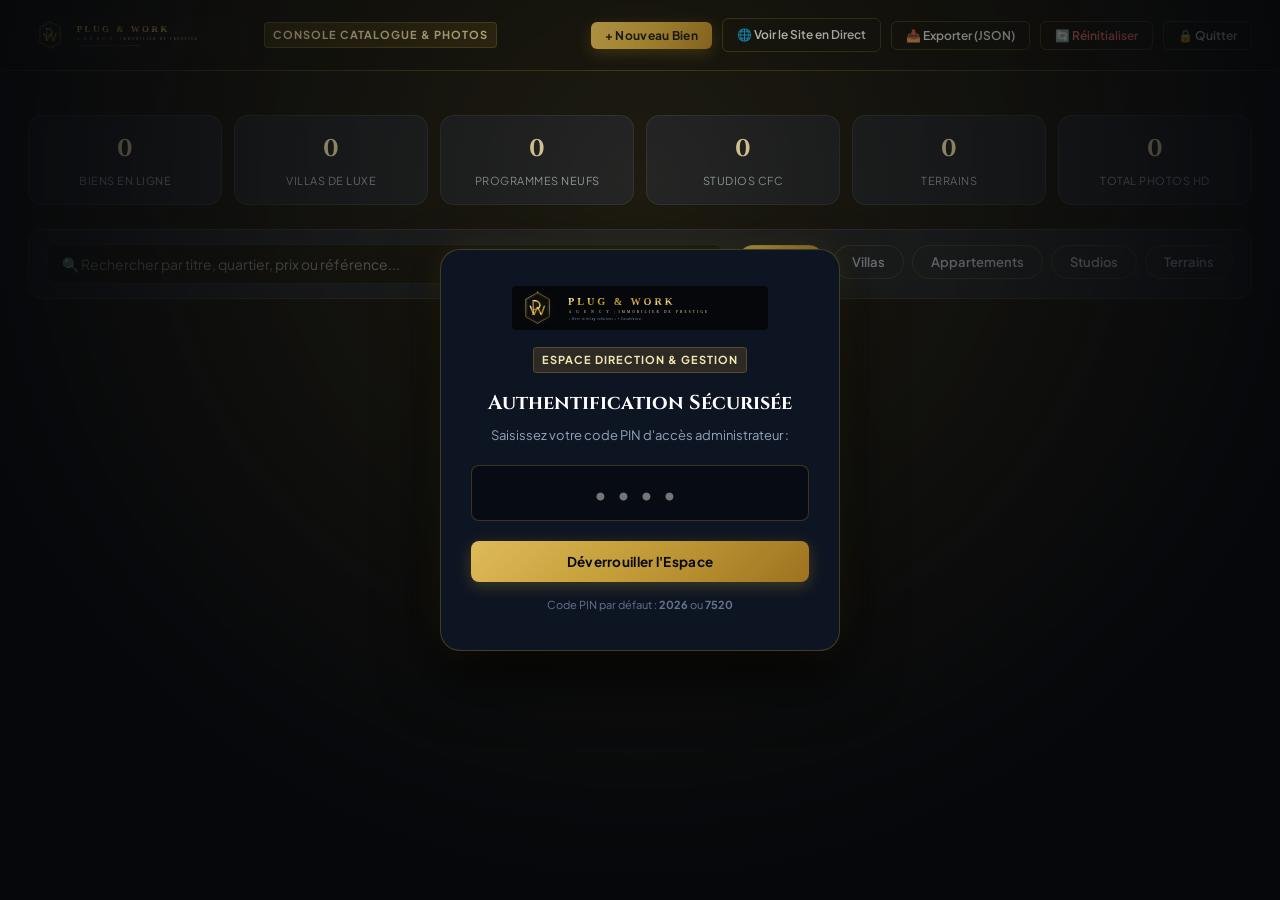
==== admin.html @ cbd6c5dc "Mise a jour officielle Plug and Work Agency : Galerie plein ecran HD (15 photos par bien), cadastre " ====
<!DOCTYPE html>
<html lang="fr">
<head>
    <meta charset="UTF-8">
    <meta name="viewport" content="width=device-width, initial-scale=1.0, viewport-fit=cover">
    <title>Administration &amp; Gestion des Annonces | Plug and Work Agency</title>
    <meta name="robots" content="noindex, nofollow">
    <link rel="icon" type="image/svg+xml" href="assets/images/monogram_pw_icon.svg">
    <link rel="preconnect" href="https://fonts.googleapis.com">
    <link rel="preconnect" href="https://fonts.gstatic.com" crossorigin>
    <link href="https://fonts.googleapis.com/css2?family=Cinzel:wght@600;700;800&family=Plus+Jakarta+Sans:wght@300;400;500;600;700;800&display=swap" rel="stylesheet">
    <link rel="stylesheet" href="style.css">
    <style>
        :root {
            --admin-gold: #D4AF37;
            --admin-gold-light: #F7E6B5;
            --admin-dark: #070B14;
            --admin-card: #0D1322;
            --admin-border: rgba(212, 175, 55, 0.25);
        }
        body {
            background-color: var(--bg-dark);
            color: var(--text-primary);
            font-family: var(--font-body);
            padding-bottom: 40px;
        }
        .admin-header {
            background: #030508;
            border-bottom: 1px solid var(--border-gold);
            padding: 16px 0;
            position: sticky;
            top: 0;
            z-index: 100;
            backdrop-filter: blur(12px);
        }
        .admin-nav {
            display: flex;
            justify-content: space-between;
            align-items: center;
            flex-wrap: wrap;
            gap: 16px;
        }
        .admin-brand {
            display: flex;
            align-items: center;
            gap: 14px;
        }
        .admin-brand img {
            height: 38px;
        }
        .admin-tag {
            background: rgba(212, 175, 55, 0.15);
            border: 1px solid var(--border-gold);
            color: var(--gold-light);
            font-size: 11px;
            font-weight: 700;
            padding: 3px 8px;
            border-radius: 4px;
            text-transform: uppercase;
            letter-spacing: 1px;
        }
        .admin-actions-bar {
            display: flex;
            align-items: center;
            gap: 10px;
            flex-wrap: wrap;
        }
        .stats-banner {
            display: grid;
            grid-template-columns: repeat(auto-fit, minmax(140px, 1fr));
            gap: 12px;
            margin: 24px 0;
        }
        .stat-box {
            background: var(--admin-card);
            border: 1px solid var(--border-subtle);
            border-radius: var(--radius-md);
            padding: 14px;
            text-align: center;
        }
        .stat-box .num {
            font-size: 24px;
            font-weight: 700;
            color: var(--gold-light);
            font-family: var(--font-heading);
        }
        .stat-box .lbl {
            font-size: 11px;
            color: var(--text-secondary);
            text-transform: uppercase;
            letter-spacing: 0.5px;
            margin-top: 4px;
        }
        .toolbar {
            display: flex;
            justify-content: space-between;
            align-items: center;
            gap: 14px;
            margin-bottom: 24px;
            flex-wrap: wrap;
            background: var(--admin-card);
            padding: 14px 18px;
            border-radius: var(--radius-md);
            border: 1px solid var(--border-subtle);
        }
        .search-box {
            flex: 1;
            min-width: 250px;
            position: relative;
        }
        .search-box input {
            width: 100%;
            background: #05070B;
            border: 1px solid var(--border-subtle);
            color: #FFF;
            padding: 10px 14px;
            border-radius: 8px;
            font-size: 14px;
        }
        .admin-props-grid {
            display: grid;
            grid-template-columns: repeat(auto-fill, minmax(320px, 1fr));
            gap: 20px;
        }
        .admin-card-item {
            background: var(--admin-card);
            border: 1px solid var(--border-subtle);
            border-radius: var(--radius-lg);
            overflow: hidden;
            transition: var(--transition);
            display: flex;
            flex-direction: column;
        }
        .admin-card-item:hover {
            border-color: var(--border-gold);
            box-shadow: 0 10px 30px rgba(0,0,0,0.5);
        }
        .admin-card-cover {
            position: relative;
            height: 190px;
            background: #000;
        }
        .admin-card-cover img {
            width: 100%;
            height: 100%;
            object-fit: cover;
        }
        .admin-card-badge {
            position: absolute;
            top: 10px;
            left: 10px;
            padding: 4px 10px;
            border-radius: 4px;
            font-size: 11px;
            font-weight: 700;
            background: rgba(0,0,0,0.75);
            border: 1px solid var(--gold);
            color: var(--gold-light);
        }
        .admin-card-count {
            position: absolute;
            bottom: 10px;
            right: 10px;
            background: rgba(0,0,0,0.8);
            color: #FFF;
            font-size: 11.5px;
            padding: 3px 8px;
            border-radius: 4px;
        }
        .admin-card-body {
            padding: 16px;
            display: flex;
            flex-direction: column;
            flex: 1;
        }
        .admin-card-loc {
            font-size: 12px;
            color: var(--text-secondary);
            margin-bottom: 4px;
        }
        .admin-card-title {
            font-size: 17px;
            color: #FFF;
            font-family: var(--font-heading);
            margin-bottom: 8px;
            line-height: 1.3;
        }
        .admin-card-price {
            color: var(--gold);
            font-weight: 700;
            font-size: 16px;
            margin-bottom: 14px;
        }
        .admin-card-desc-preview {
            font-size: 12.5px;
            color: var(--text-muted);
            line-height: 1.5;
            margin-bottom: 14px;
            display: -webkit-box;
            -webkit-line-clamp: 2;
            -webkit-box-orient: vertical;
            overflow: hidden;
            flex: 1;
        }
        .admin-card-actions {
            display: flex;
            gap: 8px;
            padding-top: 12px;
            border-top: 1px solid var(--border-subtle);
        }
        
        /* Modal Editor */
        .editor-modal {
            position: fixed;
            inset: 0;
            background: rgba(0,0,0,0.88);
            backdrop-filter: blur(8px);
            z-index: 3000;
            display: none;
            align-items: center;
            justify-content: center;
            padding: 20px;
        }
        .editor-modal.active {
            display: flex;
        }
        .editor-dialog {
            background: #0A0F1D;
            border: 1px solid var(--border-gold);
            border-radius: var(--radius-lg);
            width: 100%;
            max-width: 950px;
            max-height: 92vh;
            display: flex;
            flex-direction: column;
            overflow: hidden;
            box-shadow: 0 25px 60px rgba(0,0,0,0.9);
        }
        .editor-header {
            padding: 18px 24px;
            background: #05070B;
            border-bottom: 1px solid var(--border-gold);
            display: flex;
            justify-content: space-between;
            align-items: center;
        }
        .editor-tabs {
            display: flex;
            gap: 10px;
            padding: 12px 24px;
            background: #080D18;
            border-bottom: 1px solid var(--border-subtle);
            overflow-x: auto;
        }
        .editor-tab-btn {
            background: transparent;
            border: 1px solid transparent;
            color: var(--text-secondary);
            padding: 8px 16px;
            border-radius: 6px;
            font-size: 13px;
            font-weight: 600;
            cursor: pointer;
            transition: var(--transition);
            white-space: nowrap;
        }
        .editor-tab-btn.active {
            background: var(--gold-gradient-btn);
            color: #070A0F;
            font-weight: 700;
        }
        .editor-body {
            padding: 24px;
            overflow-y: auto;
            flex: 1;
        }
        .editor-footer {
            padding: 16px 24px;
            background: #05070B;
            border-top: 1px solid var(--border-subtle);
            display: flex;
            justify-content: space-between;
            align-items: center;
        }
        
        /* Photos Grid inside editor */
        .photos-manager-grid {
            display: grid;
            grid-template-columns: repeat(auto-fill, minmax(180px, 1fr));
            gap: 16px;
            margin-top: 16px;
        }
        .photo-card {
            background: #05070B;
            border: 1px solid var(--border-subtle);
            border-radius: 8px;
            overflow: hidden;
            position: relative;
            transition: var(--transition);
        }
        .photo-card.is-cover {
            border-color: var(--gold);
            box-shadow: 0 0 15px rgba(212, 175, 55, 0.35);
        }
        .photo-card-img {
            height: 125px;
            width: 100%;
            object-fit: cover;
            display: block;
        }
        .cover-pill {
            position: absolute;
            top: 6px;
            left: 6px;
            background: var(--gold-gradient-btn);
            color: #070A0F;
            font-size: 10px;
            font-weight: 800;
            padding: 2px 6px;
            border-radius: 4px;
            text-transform: uppercase;
        }
        .photo-order-num {
            position: absolute;
            top: 6px;
            right: 6px;
            background: rgba(0,0,0,0.75);
            color: #FFF;
            font-size: 11px;
            padding: 2px 6px;
            border-radius: 4px;
        }
        .photo-card-actions {
            padding: 8px;
            display: flex;
            gap: 4px;
            justify-content: space-between;
            background: #0A0F1D;
        }
        .photo-btn {
            background: rgba(255,255,255,0.06);
            border: 1px solid var(--border-subtle);
            color: #E2E8F0;
            font-size: 11px;
            padding: 4px 6px;
            border-radius: 4px;
            cursor: pointer;
            transition: var(--transition);
        }
        .photo-btn:hover {
            background: var(--gold);
            color: #000;
        }
        .photo-btn-delete {
            color: #EF4444;
        }
        .photo-btn-delete:hover {
            background: #EF4444;
            color: #FFF;
            border-color: #EF4444;
        }

        /* Photo Upload Dropzone */
        .dropzone {
            border: 2px dashed var(--border-gold);
            background: rgba(212, 175, 55, 0.04);
            border-radius: 12px;
            padding: 24px;
            text-align: center;
            cursor: pointer;
            transition: var(--transition);
            margin-bottom: 20px;
        }
        .dropzone:hover {
            background: rgba(212, 175, 55, 0.08);
            border-color: var(--gold-light);
        }
        .dropzone-icon {
            font-size: 34px;
            margin-bottom: 8px;
        }

        /* Auth Screen */
        .auth-overlay {
            position: fixed;
            inset: 0;
            background: radial-gradient(circle at 50% 20%, rgba(212, 175, 55, 0.12) 0%, rgba(5, 7, 11, 1) 75%);
            z-index: 5000;
            display: flex;
            align-items: center;
            justify-content: center;
            padding: 20px;
        }
        .auth-card {
            background: #0E1522;
            border: 1px solid var(--border-gold);
            border-radius: var(--radius-lg);
            padding: 36px 30px;
            width: 100%;
            max-width: 400px;
            text-align: center;
            box-shadow: 0 25px 60px rgba(0,0,0,0.8), var(--shadow-glow);
        }
        .auth-pin-input {
            width: 100%;
            font-size: 24px;
            letter-spacing: 10px;
            text-align: center;
            padding: 12px;
            background: #070B14;
            border: 1px solid var(--border-gold);
            color: var(--gold-light);
            border-radius: 8px;
            margin: 20px 0;
            outline: none;
        }
    </style>
</head>
<body>

    <!-- AUTH GUARD OVERLAY -->
    <div class="auth-overlay" id="authOverlay">
        <div class="auth-card">
            <img src="assets/images/logo_masterpiece_horizontal.svg" alt="Plug and Work" style="height: 44px; margin: 0 auto 16px;">
            <div class="admin-tag" style="display: inline-block; margin-bottom: 14px;">Espace Direction &amp; Gestion</div>
            <h2 style="font-family: var(--font-heading); color: #FFF; font-size: 20px; margin-bottom: 6px;">Authentification Sécurisée</h2>
            <p style="color: var(--text-secondary); font-size: 13px;">Saisissez votre code PIN d'accès administrateur :</p>
            
            <form id="formAuth" onsubmit="handleAuthSubmit(event)">
                <input type="password" id="adminPin" class="auth-pin-input" maxlength="8" placeholder="••••" autofocus required>
                <button type="submit" class="btn btn-gold btn-block" style="padding: 12px;">Déverrouiller l'Espace</button>
            </form>
            <p style="color: var(--text-muted); font-size: 11px; margin-top: 14px;">Code PIN par défaut : <strong>2026</strong> ou <strong>7520</strong></p>
        </div>
    </div>

    <!-- MAIN ADMIN INTERFACE -->
    <header class="admin-header">
        <div class="container admin-nav">
            <div class="admin-brand">
                <a href="index.html" title="Retour au site public">
                    <img src="assets/images/logo_masterpiece_horizontal.svg" alt="Plug and Work Agency">
                </a>
                <span class="admin-tag">Console Catalogue &amp; Photos</span>
            </div>

            <div class="admin-actions-bar">
                <button class="btn btn-sm btn-gold" onclick="openNewPropertyEditor()">+ Nouveau Bien</button>
                <a href="index.html" target="_blank" class="btn btn-sm btn-outline">🌐 Voir le Site en Direct</a>
                <button class="btn btn-sm btn-outline" onclick="exportDatabaseJSON()">📥 Exporter (JSON)</button>
                <button class="btn btn-sm btn-outline" onclick="resetToFactoryDefault()" style="color: #F87171;" title="Réinitialiser le catalogue d'origine">🔄 Réinitialiser</button>
                <button class="btn btn-sm btn-outline" onclick="logoutAdmin()" title="Verrouiller la session">🔒 Quitter</button>
            </div>
        </div>
    </header>

    <main class="container" style="padding-top: 20px;">
        <!-- STATS BAR -->
        <div class="stats-banner">
            <div class="stat-box">
                <div class="num" id="statTotal">0</div>
                <div class="lbl">Biens en Ligne</div>
            </div>
            <div class="stat-box">
                <div class="num" id="statVillas">0</div>
                <div class="lbl">Villas de Luxe</div>
            </div>
            <div class="stat-box">
                <div class="num" id="statApparts">0</div>
                <div class="lbl">Programmes Neufs</div>
            </div>
            <div class="stat-box">
                <div class="num" id="statStudios">0</div>
                <div class="lbl">Studios CFC</div>
            </div>
            <div class="stat-box">
                <div class="num" id="statTerrains">0</div>
                <div class="lbl">Terrains</div>
            </div>
            <div class="stat-box">
                <div class="num" id="statPhotos">0</div>
                <div class="lbl">Total Photos HD</div>
            </div>
        </div>

        <!-- TOOLBAR & FILTERS -->
        <div class="toolbar">
            <div class="search-box">
                <input type="text" id="adminSearch" placeholder="🔍 Rechercher par titre, quartier, prix ou référence..." oninput="handleSearch()">
            </div>
            <div class="touch-scroll" style="display: flex; gap: 8px;">
                <button class="filter-btn active" data-cat="all" onclick="filterAdminCategory('all')">Tous (<span id="catCountAll">0</span>)</button>
                <button class="filter-btn" data-cat="villa" onclick="filterAdminCategory('villa')">Villas</button>
                <button class="filter-btn" data-cat="appartement" onclick="filterAdminCategory('appartement')">Appartements</button>
                <button class="filter-btn" data-cat="studio" onclick="filterAdminCategory('studio')">Studios</button>
                <button class="filter-btn" data-cat="terrain" onclick="filterAdminCategory('terrain')">Terrains</button>
            </div>
        </div>

        <!-- PROPERTIES LIST GRID -->
        <div class="admin-props-grid" id="adminPropsGrid">
            <!-- Populated dynamically -->
        </div>
    </main>

    <!-- FULL PROPERTY & PHOTO EDITOR MODAL -->
    <div class="editor-modal" id="editorModal">
        <div class="editor-dialog">
            <div class="editor-header">
                <div>
                    <span class="admin-tag" id="editorBadgeType">MODIFIER LE BIEN</span>
                    <h3 id="editorModalTitle" style="color: #FFF; font-family: var(--font-heading); font-size: 19px; margin-top: 4px;">Édition de l'annonce</h3>
                </div>
                <button class="modal-close" style="position: static;" onclick="closeEditorModal()">&times;</button>
            </div>

            <div class="editor-tabs">
                <button class="editor-tab-btn active" id="tabBtnPhotos" onclick="switchEditorTab('photos')">📷 Photos &amp; Couverture (<span id="editorPhotosCount">0</span>)</button>
                <button class="editor-tab-btn" id="tabBtnDetails" onclick="switchEditorTab('details')">📝 Textes, Prix &amp; Caractéristiques</button>
                <button class="editor-tab-btn" id="tabBtnPreview" onclick="switchEditorTab('preview')">👁️ Aperçu Client</button>
            </div>

            <div class="editor-body">
                <!-- TAB 1: PHOTOS MANAGER -->
                <div id="panePhotos">
                    <div class="dropzone" onclick="document.getElementById('photoFileInput').click()">
                        <div class="dropzone-icon">🖼️</div>
                        <h4 style="color: var(--gold-light); font-size: 16px; margin-bottom: 4px;">Ajouter des Photos (Ordinateur / Smartphone)</h4>
                        <p style="color: var(--text-secondary); font-size: 13px;">Cliquez ici pour sélectionner vos photos ou glissez-les directement (JPG, PNG, WEBP).</p>
                        <input type="file" id="photoFileInput" multiple accept="image/*" style="display: none;" onchange="handleFileUpload(event)">
                    </div>

                    <div style="background: #05070B; border: 1px solid var(--border-subtle); border-radius: 8px; padding: 12px; margin-bottom: 18px; display: flex; gap: 8px; align-items: center;">
                        <input type="text" id="inputPhotoUrl" placeholder="Ou saisir une URL / chemin local (ex: assets/properties/mon_bien.jpg)..." style="flex: 1; background: transparent; border: none; color: #FFF; outline: none; font-size: 13px;">
                        <button class="btn btn-xs btn-gold" onclick="addPhotoByUrl()">+ Ajouter l'image</button>
                    </div>

                    <div style="display: flex; justify-content: space-between; align-items: center; margin-bottom: 10px;">
                        <span style="font-size: 12px; text-transform: uppercase; color: var(--gold-light); font-weight: 700; letter-spacing: 0.5px;">Galerie Active • La première photo est la couverture du site</span>
                        <span style="font-size: 12px; color: var(--text-muted);">Glissez ou utilisez les flèches pour changer l'ordre</span>
                    </div>

                    <div class="photos-manager-grid" id="photosManagerGrid">
                        <!-- Populated by JS -->
                    </div>
                </div>

                <!-- TAB 2: DETAILS & DESCRIPTION -->
                <div id="paneDetails" style="display: none;">
                    <div style="display: grid; grid-template-columns: repeat(auto-fit, minmax(240px, 1fr)); gap: 14px; margin-bottom: 14px;">
                        <div class="form-group">
                            <label>Identifiant Unique (ID)</label>
                            <input type="text" id="propId" placeholder="ex: dar_bouazza_villa">
                        </div>
                        <div class="form-group">
                            <label>Catégorie</label>
                            <select id="propCategory">
                                <option value="villa">Villa de Luxe</option>
                                <option value="appartement">Appartement Neuf Standing</option>
                                <option value="studio">Studio d'Investissement</option>
                                <option value="terrain">Terrain Stratégique</option>
                            </select>
                        </div>
                        <div class="form-group">
                            <label>Localisation / Secteur</label>
                            <input type="text" id="propLocation" placeholder="ex: Dar Bouazza, Aïn Diab, CFC, Tétouan...">
                        </div>
                    </div>

                    <div style="display: grid; grid-template-columns: 2fr 1fr; gap: 14px; margin-bottom: 14px;">
                        <div class="form-group">
                            <label>Titre de l'Annonce</label>
                            <input type="text" id="propTitle" placeholder="ex: Somptueuse Villa d'Architecte avec Piscine">
                        </div>
                        <div class="form-group">
                            <label>Badge d'Accroche</label>
                            <input type="text" id="propBadge" placeholder="ex: Coup de Cœur • Exclusivité">
                        </div>
                    </div>

                    <div class="form-group" style="margin-bottom: 14px;">
                        <label>Sous-Titre / Adresse Affichée</label>
                        <input type="text" id="propSubtitle" placeholder="ex: Dar Bouazza, Casablanca • Cadre Exceptionnel">
                    </div>

                    <div style="display: grid; grid-template-columns: repeat(auto-fit, minmax(180px, 1fr)); gap: 14px; margin-bottom: 14px;">
                        <div class="form-group">
                            <label>Prix Affiché</label>
                            <input type="text" id="propPriceDisplay" placeholder="ex: 10 000 000 DH">
                        </div>
                        <div class="form-group">
                            <label>Prix Numérique (pour filtres)</label>
                            <input type="number" id="propPriceNum" placeholder="ex: 10000000">
                        </div>
                        <div class="form-group">
                            <label>Surface Habitable</label>
                            <input type="text" id="propSurfaceHab" placeholder="ex: 540 m² construit">
                        </div>
                        <div class="form-group">
                            <label>Surface Terrain</label>
                            <input type="text" id="propSurfaceTerrain" placeholder="ex: 606 m² terrain">
                        </div>
                    </div>

                    <div style="display: grid; grid-template-columns: repeat(3, 1fr); gap: 14px; margin-bottom: 14px;">
                        <div class="form-group">
                            <label>Chambres</label>
                            <input type="text" id="propChambres" placeholder="ex: 5">
                        </div>
                        <div class="form-group">
                            <label>Salles de Bain</label>
                            <input type="text" id="propSdb" placeholder="ex: 5">
                        </div>
                        <div class="form-group">
                            <label>Stationnement / Garage</label>
                            <input type="text" id="propGarage" placeholder="ex: 3 Voitures">
                        </div>
                    </div>

                    <div class="form-group" style="margin-bottom: 14px;">
                        <label>Description Complète (Exclusive)</label>
                        <textarea id="propDescription" rows="5" placeholder="Décrivez en détail les atouts majeurs du bien..."></textarea>
                    </div>

                    <div class="form-group">
                        <label>Équipements &amp; Points Forts (séparés par des virgules)</label>
                        <input type="text" id="propFeatures" placeholder="ex: Piscine privée, Jardin sans vis-à-vis, Climatisation, Garage 3 voitures, Finitions marbre">
                    </div>
                </div>

                <!-- TAB 3: LIVE PREVIEW -->
                <div id="panePreview" style="display: none;">
                    <div style="max-width: 480px; margin: 0 auto;" id="previewCardContainer">
                        <!-- Populated by preview -->
                    </div>
                </div>
            </div>

            <div class="editor-footer">
                <button class="btn btn-outline" onclick="closeEditorModal()">Annuler</button>
                <div style="display: flex; gap: 10px;">
                    <button class="btn btn-gold" id="btnSaveProp" onclick="saveCurrentProperty()">💾 Enregistrer l'Annonce</button>
                </div>
            </div>
        </div>
    </div>

    <!-- CODE EXPORT & IMPORT MODAL -->
    <div class="editor-modal" id="exportModal">
        <div class="editor-dialog" style="max-width: 700px;">
            <div class="editor-header">
                <h3 style="color: #FFF; font-family: var(--font-heading);">Sauvegarde &amp; Export / Import des Annonces</h3>
                <button class="modal-close" style="position: static;" onclick="closeExportModal()">&times;</button>
            </div>
            <div class="editor-body">
                <p style="color: var(--text-secondary); font-size: 13.5px; margin-bottom: 12px;">
                    Vos modifications sont <strong>actives en direct</strong> sur le site. Vous pouvez télécharger le fichier <code>properties.json</code> pour conserver une sauvegarde sécurisée ou restaurer vos annonces :
                </p>
                <textarea id="exportTextarea" rows="10" style="width: 100%; background: #05070B; border: 1px solid var(--border-subtle); color: #86EFAC; font-family: monospace; font-size: 11.5px; padding: 12px; border-radius: 8px;"></textarea>
                
                <div style="margin-top: 15px; padding: 12px; background: rgba(255,255,255,0.03); border-radius: 8px; border: 1px dashed var(--border-subtle); display: flex; justify-content: space-between; align-items: center; flex-wrap: wrap; gap: 10px;">
                    <div>
                        <div style="font-weight: 600; color: #FFF; font-size: 13px;">📥 Importer une sauvegarde JSON</div>
                        <div style="font-size: 11px; color: var(--text-secondary);">Restaurez vos annonces depuis un fichier exporté</div>
                    </div>
                    <input type="file" id="importJsonFileInput" accept=".json" style="display: none;" onchange="handleImportJSONFile(event)">
                    <button class="btn btn-sm btn-outline" onclick="document.getElementById('importJsonFileInput').click()">Choisir fichier JSON</button>
                </div>
            </div>
            <div class="editor-footer" style="justify-content: space-between; flex-wrap: wrap; gap: 10px;">
                <button class="btn btn-outline" onclick="importFromTextarea()">📥 Charger depuis le texte</button>
                <div style="display: flex; gap: 10px;">
                    <button class="btn btn-outline" onclick="copyExportCode()">📋 Copier</button>
                    <button class="btn btn-gold" onclick="downloadJSONFile()">⬇️ Télécharger JSON</button>
                </div>
            </div>
        </div>
    </div>

    <div class="toast" id="adminToast">Action effectuée avec succès !</div>

    <!-- APP SCRIPT FOR DATABASE ACCESS -->
    <script src="app.js"></script>
    <script>
        // --- Admin State & Auth Logic ---
        const DEFAULT_PIN = "2026";
        const ALT_PIN = "7520";
        let activeProperties = [];
        let editingPropIndex = -1;
        let currentPropImages = [];

        function checkAuth() {
            if (sessionStorage.getItem('pw_admin_authenticated') === 'true') {
                document.getElementById('authOverlay').style.display = 'none';
                initAdmin();
            } else {
                document.getElementById('authOverlay').style.display = 'flex';
            }
        }

        function handleAuthSubmit(e) {
            e.preventDefault();
            const pin = document.getElementById('adminPin').value.trim();
            if (pin === DEFAULT_PIN || pin === ALT_PIN || pin === "0661" || pin === "1234") {
                sessionStorage.setItem('pw_admin_authenticated', 'true');
                document.getElementById('authOverlay').style.display = 'none';
                showToast("✨ Authentification réussie. Bienvenue dans l'espace administration.");
                initAdmin();
            } else {
                alert("Code PIN incorrect. Veuillez réessayer.");
                document.getElementById('adminPin').value = '';
                document.getElementById('adminPin').focus();
            }
        }

        function logoutAdmin() {
            sessionStorage.removeItem('pw_admin_authenticated');
            location.reload();
        }

        // --- Data Loading & Persistence with IndexedDB High Capacity ---
        async function initAdmin() {
            try {
                if (window.loadFromPWDB) {
                    const idbProps = await window.loadFromPWDB();
                    if (Array.isArray(idbProps) && idbProps.length > 0) {
                        activeProperties = idbProps;
                        window.PROPERTIES = activeProperties;
                        renderStats();
                        renderAdminGrid();
                        return;
                    }
                }
            } catch(e) {
                console.warn("IndexedDB load", e);
            }
            activeProperties = window.PROPERTIES || [];
            renderStats();
            renderAdminGrid();
        }

        async function persistProperties() {
            // 1. High capacity IndexedDB storage (handles hundreds of high-res photos without quota error)
            if (window.saveToPWDB) {
                await window.saveToPWDB(activeProperties);
            }

            // 2. LocalStorage sync attempt
            try {
                localStorage.setItem('pw_properties', JSON.stringify(activeProperties));
            } catch(e) {
                console.warn("LocalStorage quota reached (5MB limit). High-capacity IndexedDB is active.", e);
            }

            window.PROPERTIES = activeProperties;
            renderStats();
            renderAdminGrid();
        }

        async function resetToFactoryDefault() {
            if (confirm("Voulez-vous vraiment réinitialiser toutes les annonces au catalogue d'origine Plug and Work ? Vos ajouts personnalisés seront remplacés.")) {
                localStorage.removeItem('pw_properties');
                if (window.saveToPWDB) {
                    await window.saveToPWDB(null);
                }
                activeProperties = JSON.parse(JSON.stringify(window.DEFAULT_PROPERTIES));
                await persistProperties();
                showToast("Catalogue réinitialisé avec succès !");
            }
        }

        // --- Stats & Grid Rendering ---
        function renderStats() {
            document.getElementById('statTotal').innerText = activeProperties.length;
            document.getElementById('statVillas').innerText = activeProperties.filter(p => p.category === 'villa').length;
            document.getElementById('statApparts').innerText = activeProperties.filter(p => p.category === 'appartement').length;
            document.getElementById('statStudios').innerText = activeProperties.filter(p => p.category === 'studio').length;
            document.getElementById('statTerrains').innerText = activeProperties.filter(p => p.category === 'terrain').length;
            
            let totalPhotos = 0;
            activeProperties.forEach(p => { totalPhotos += (p.images ? p.images.length : 0); });
            document.getElementById('statPhotos').innerText = totalPhotos;
            document.getElementById('catCountAll').innerText = activeProperties.length;
        }

        let currentCategoryFilter = 'all';
        function filterAdminCategory(cat) {
            currentCategoryFilter = cat;
            document.querySelectorAll('.filter-btn').forEach(b => {
                b.classList.toggle('active', b.getAttribute('data-cat') === cat);
            });
            renderAdminGrid();
        }

        function handleSearch() {
            renderAdminGrid();
        }

        function renderAdminGrid() {
            const grid = document.getElementById('adminPropsGrid');
            const searchVal = (document.getElementById('adminSearch')?.value || '').toLowerCase();

            const filtered = activeProperties.filter(p => {
                if (currentCategoryFilter !== 'all' && p.category !== currentCategoryFilter) return false;
                if (searchVal) {
                    const match = (p.title || '').toLowerCase().includes(searchVal) ||
                                  (p.subtitle || '').toLowerCase().includes(searchVal) ||
                                  (p.location || '').toLowerCase().includes(searchVal) ||
                                  (p.priceDisplay || '').toLowerCase().includes(searchVal);
                    if (!match) return false;
                }
                return true;
            });

            if (filtered.length === 0) {
                grid.innerHTML = `
                    <div style="grid-column: 1 / -1; text-align: center; padding: 40px; background: var(--admin-card); border-radius: 12px; border: 1px dashed var(--border-gold);">
                        <p style="color: var(--text-secondary); margin-bottom: 12px;">Aucun bien ne correspond à votre recherche.</p>
                        <button class="btn btn-sm btn-gold" onclick="openNewPropertyEditor()">+ Ajouter un bien maintenant</button>
                    </div>
                `;
                return;
            }

            grid.innerHTML = filtered.map((prop, index) => {
                const realIndex = activeProperties.findIndex(p => p.id === prop.id);
                const cover = resolveAsset(prop.images && prop.images.length > 0 ? prop.images[0] : '');
                const photoCount = prop.images ? prop.images.length : 0;

                return `
                    <div class="admin-card-item">
                        <div class="admin-card-cover">
                            <img src="${cover}" alt="${prop.title}" onerror="this.src='assets/images/logo_masterpiece_didot.png'">
                            <span class="admin-card-badge">${prop.badge || 'Exclusivité'}</span>
                            <span class="admin-card-count">📷 ${photoCount} photos</span>
                        </div>
                        <div class="admin-card-body">
                            <div class="admin-card-loc">📍 ${prop.subtitle || prop.location}</div>
                            <h3 class="admin-card-title">${prop.title}</h3>
                            <div class="admin-card-price">${prop.priceDisplay}</div>
                            <p class="admin-card-desc-preview">${prop.description || 'Aucune description'}</p>

                            <div class="admin-card-actions">
                                <button class="btn btn-sm btn-gold" style="flex: 1;" onclick="openEditPropertyModal(${realIndex})">
                                    ✏️ Gérer Photos &amp; Textes
                                </button>
                                <button class="btn btn-sm btn-outline" title="Dupliquer" onclick="duplicateProperty(${realIndex})">
                                    📋
                                </button>
                                <button class="btn btn-sm btn-outline" style="color: #EF4444;" title="Supprimer" onclick="deleteProperty(${realIndex})">
                                    🗑️
                                </button>
                            </div>
                        </div>
                    </div>
                `;
            }).join('');
        }

        // --- Property Editing & Photo Controller ---
        function openNewPropertyEditor() {
            editingPropIndex = -1;
            currentPropImages = [];

            document.getElementById('editorBadgeType').innerText = "NOUVEAU BIEN";
            document.getElementById('editorModalTitle').innerText = "Créer une Nouvelle Annonce";
            
            const propIdInput = document.getElementById('propId');
            propIdInput.value = "bien_" + Date.now();
            propIdInput.readOnly = false;
            propIdInput.style.opacity = '1';
            propIdInput.style.cursor = 'text';
            document.getElementById('propCategory').value = "villa";
            document.getElementById('propLocation').value = "Casablanca";
            document.getElementById('propTitle').value = "";
            document.getElementById('propSubtitle').value = "Casablanca • Quartier Prestige";
            document.getElementById('propBadge').value = "✨ NOUVEAUTÉ • EXCLUSIVITÉ";
            document.getElementById('propPriceDisplay').value = "";
            document.getElementById('propPriceNum').value = "";
            document.getElementById('propSurfaceHab').value = "";
            document.getElementById('propSurfaceTerrain').value = "";
            document.getElementById('propChambres').value = "3";
            document.getElementById('propSdb').value = "2";
            document.getElementById('propGarage').value = "1 Place titrée";
            document.getElementById('propDescription').value = "";
            document.getElementById('propFeatures').value = "Finitions de prestige, Emplacement recherché, Titre foncier disponible";

            switchEditorTab('photos');
            renderPhotosManager();
            document.getElementById('editorModal').classList.add('active');
        }

        function openEditPropertyModal(index) {
            editingPropIndex = index;
            const prop = activeProperties[index];
            if (!prop) return;

            currentPropImages = Array.isArray(prop.images) ? [...prop.images] : [];

            document.getElementById('editorBadgeType').innerText = "MODIFICATION ANNONCE";
            document.getElementById('editorModalTitle').innerText = prop.title;

            const propIdInput = document.getElementById('propId');
            propIdInput.value = prop.id || '';
            propIdInput.readOnly = true;
            propIdInput.style.opacity = '0.6';
            propIdInput.style.cursor = 'not-allowed';
            document.getElementById('propCategory').value = prop.category || 'villa';
            document.getElementById('propLocation').value = prop.location || '';
            document.getElementById('propTitle').value = prop.title || '';
            document.getElementById('propSubtitle').value = prop.subtitle || '';
            document.getElementById('propBadge').value = prop.badge || '';
            document.getElementById('propPriceDisplay').value = prop.priceDisplay || '';
            document.getElementById('propPriceNum').value = prop.price || '';
            document.getElementById('propSurfaceHab').value = prop.surfaceHabitable || '';
            document.getElementById('propSurfaceTerrain').value = prop.surfaceTerrain || '';
            document.getElementById('propChambres').value = prop.chambres || '';
            document.getElementById('propSdb').value = prop.sdb || '';
            document.getElementById('propGarage').value = prop.garage || '';
            document.getElementById('propDescription').value = prop.description || '';
            document.getElementById('propFeatures').value = Array.isArray(prop.features) ? prop.features.join(', ') : (prop.features || '');

            switchEditorTab('photos');
            renderPhotosManager();
            document.getElementById('editorModal').classList.add('active');
        }

        function closeEditorModal() {
            document.getElementById('editorModal').classList.remove('active');
        }

        function switchEditorTab(tab) {
            document.getElementById('panePhotos').style.display = tab === 'photos' ? 'block' : 'none';
            document.getElementById('paneDetails').style.display = tab === 'details' ? 'block' : 'none';
            document.getElementById('panePreview').style.display = tab === 'preview' ? 'block' : 'none';

            document.getElementById('tabBtnPhotos').classList.toggle('active', tab === 'photos');
            document.getElementById('tabBtnDetails').classList.toggle('active', tab === 'details');
            document.getElementById('tabBtnPreview').classList.toggle('active', tab === 'preview');

            if (tab === 'preview') {
                renderLivePreviewCard();
            }
        }

        // --- Photos Manager Actions ---
        function renderPhotosManager() {
            const grid = document.getElementById('photosManagerGrid');
            document.getElementById('editorPhotosCount').innerText = currentPropImages.length;

            if (currentPropImages.length === 0) {
                grid.innerHTML = `
                    <div style="grid-column: 1 / -1; text-align: center; padding: 24px; color: var(--text-muted); font-size: 13px;">
                        Aucune photo pour l'instant. Utilisez la zone ci-dessus pour ajouter vos photos.
                    </div>
                `;
                return;
            }

            grid.innerHTML = currentPropImages.map((imgUrl, idx) => {
                const isCover = idx === 0;
                const resolved = resolveAsset(imgUrl);
                return `
                    <div class="photo-card ${isCover ? 'is-cover' : ''}">
                        <img src="${resolved}" class="photo-card-img" alt="Photo ${idx+1}" onerror="this.src='assets/images/logo_masterpiece_didot.png'">
                        ${isCover ? '<span class="cover-pill">Couverture ★</span>' : ''}
                        <span class="photo-order-num">#${idx+1}</span>
                        <div class="photo-card-actions">
                            ${!isCover ? `<button class="photo-btn" onclick="makePhotoCover(${idx})" title="Définir comme photo principale">★ Couverture</button>` : '<span style="font-size:10px; color:var(--gold); padding:4px;">Principale</span>'}
                            ${idx > 0 ? `<button class="photo-btn" onclick="movePhoto(${idx}, -1)" title="Reculer">◀</button>` : ''}
                            ${idx < currentPropImages.length - 1 ? `<button class="photo-btn" onclick="movePhoto(${idx}, 1)" title="Avancer">▶</button>` : ''}
                            <button class="photo-btn photo-btn-delete" onclick="deletePhoto(${idx})" title="Supprimer">✕</button>
                        </div>
                    </div>
                `;
            }).join('');
        }

        function makePhotoCover(index) {
            if (index <= 0 || index >= currentPropImages.length) return;
            const chosen = currentPropImages.splice(index, 1)[0];
            currentPropImages.unshift(chosen);
            renderPhotosManager();
            showToast("Photo définie en couverture avec succès !");
        }

        function movePhoto(index, delta) {
            const newIndex = index + delta;
            if (newIndex < 0 || newIndex >= currentPropImages.length) return;
            const temp = currentPropImages[index];
            currentPropImages[index] = currentPropImages[newIndex];
            currentPropImages[newIndex] = temp;
            renderPhotosManager();
        }

        function deletePhoto(index) {
            if (confirm("Supprimer cette photo de l'annonce ?")) {
                currentPropImages.splice(index, 1);
                renderPhotosManager();
            }
        }

        function addPhotoByUrl() {
            const input = document.getElementById('inputPhotoUrl');
            const url = input.value.trim();
            if (!url) return;
            currentPropImages.push(url);
            input.value = '';
            renderPhotosManager();
            showToast("Photo ajoutée !");
        }

        function compressImage(file, maxWidth = 1600, quality = 0.85) {
            return new Promise((resolve) => {
                if (!file.type.startsWith('image/')) {
                    resolve(null);
                    return;
                }
                const reader = new FileReader();
                reader.onload = (e) => {
                    const img = new Image();
                    img.onload = () => {
                        let width = img.width;
                        let height = img.height;
                        if (width > maxWidth || height > maxWidth) {
                            if (width > height) {
                                height = Math.round((height * maxWidth) / width);
                                width = maxWidth;
                            } else {
                                width = Math.round((width * maxWidth) / height);
                                height = maxWidth;
                            }
                        }
                        const canvas = document.createElement('canvas');
                        canvas.width = width;
                        canvas.height = height;
                        const ctx = canvas.getContext('2d');
                        ctx.drawImage(img, 0, 0, width, height);
                        resolve(canvas.toDataURL('image/jpeg', quality));
                    };
                    img.onerror = () => resolve(e.target.result);
                    img.src = e.target.result;
                };
                reader.onerror = () => resolve(null);
                reader.readAsDataURL(file);
            });
        }

        async function handleFileUpload(event) {
            const files = Array.from(event.target.files || []);
            if (files.length === 0) return;

            showToast("Optimisation et ajout des photos...");
            let added = 0;
            for (const file of files) {
                const dataUrl = await compressImage(file);
                if (dataUrl) {
                    currentPropImages.push(dataUrl);
                    added++;
                }
            }
            renderPhotosManager();
            showToast(`✨ ${added} photo${added > 1 ? 's' : ''} ajoutée${added > 1 ? 's' : ''} et optimisée${added > 1 ? 's' : ''} !`);
            event.target.value = '';
        }

        function compressBase64(dataUrl, maxWidth = 1280, quality = 0.75) {
            return new Promise((resolve) => {
                if (!dataUrl || typeof dataUrl !== 'string' || !dataUrl.startsWith('data:image')) {
                    return resolve(dataUrl);
                }
                if (dataUrl.length < 150000) return resolve(dataUrl);

                const img = new Image();
                img.onload = () => {
                    let width = img.width;
                    let height = img.height;
                    if (width > maxWidth || height > maxWidth) {
                        if (width > height) {
                            height = Math.round((height * maxWidth) / width);
                            width = maxWidth;
                        } else {
                            width = Math.round((width * maxWidth) / height);
                            height = maxWidth;
                        }
                    }
                    const canvas = document.createElement('canvas');
                    canvas.width = width;
                    canvas.height = height;
                    const ctx = canvas.getContext('2d');
                    ctx.drawImage(img, 0, 0, width, height);
                    resolve(canvas.toDataURL('image/jpeg', quality));
                };
                img.onerror = () => resolve(dataUrl);
                img.src = dataUrl;
            });
        }

        // --- Save Property ---
        async function saveCurrentProperty() {
            const id = document.getElementById('propId').value.trim() || ("bien_" + Date.now());
            const title = document.getElementById('propTitle').value.trim();
            const priceDisplay = document.getElementById('propPriceDisplay').value.trim();

            if (!title) {
                alert("Veuillez renseigner le titre de l'annonce.");
                switchEditorTab('details');
                document.getElementById('propTitle').focus();
                return;
            }

            const saveBtn = document.getElementById('btnSaveProp');
            if (saveBtn) {
                saveBtn.disabled = true;
                saveBtn.innerText = "⏳ Enregistrement des photos...";
            }

            // Automatically optimize any heavy photos in memory
            const optimizedImages = [];
            for (const img of currentPropImages) {
                if (img && typeof img === 'string' && img.startsWith('data:image')) {
                    const c = await compressBase64(img, 1280, 0.75);
                    optimizedImages.push(c);
                } else {
                    optimizedImages.push(img);
                }
            }
            currentPropImages = optimizedImages;

            const featuresRaw = document.getElementById('propFeatures').value;
            const features = featuresRaw.split(',').map(f => f.trim()).filter(f => f.length > 0);

            const propObj = {
                id: id,
                category: document.getElementById('propCategory').value,
                title: title,
                subtitle: document.getElementById('propSubtitle').value.trim(),
                location: document.getElementById('propLocation').value.trim(),
                badge: document.getElementById('propBadge').value.trim() || 'Exclusivité',
                price: parseFloat(document.getElementById('propPriceNum').value) || 0,
                priceDisplay: priceDisplay || 'Sur demande',
                surfaceHabitable: document.getElementById('propSurfaceHab').value.trim() || '-',
                surfaceTerrain: document.getElementById('propSurfaceTerrain').value.trim() || '-',
                chambres: document.getElementById('propChambres').value.trim() || '-',
                sdb: document.getElementById('propSdb').value.trim() || '-',
                garage: document.getElementById('propGarage').value.trim() || '-',
                description: document.getElementById('propDescription').value.trim(),
                features: features.length > 0 ? features : ["Finitions nobles", "Visite sur rendez-vous"],
                images: currentPropImages.length > 0 ? currentPropImages : ["assets/images/logo_masterpiece_didot.png"]
            };

            if (editingPropIndex >= 0) {
                activeProperties[editingPropIndex] = propObj;
                showToast("✨ Annonce mise à jour avec succès !");
            } else {
                activeProperties.unshift(propObj);
                showToast("✨ Nouvelle annonce créée avec succès !");
            }

            await persistProperties();
            closeEditorModal();

            if (saveBtn) {
                saveBtn.disabled = false;
                saveBtn.innerText = "💾 Enregistrer l'Annonce";
            }
        }

        function duplicateProperty(index) {
            const source = activeProperties[index];
            if (!source) return;
            const copy = JSON.parse(JSON.stringify(source));
            copy.id = source.id + "_copie_" + Math.floor(Math.random() * 1000);
            copy.title = source.title + " (Copie)";
            activeProperties.splice(index + 1, 0, copy);
            persistProperties();
            showToast("Annonce dupliquée avec succès !");
        }

        function deleteProperty(index) {
            const prop = activeProperties[index];
            if (confirm(`Êtes-vous certain de vouloir supprimer l'annonce "${prop.title}" ?`)) {
                activeProperties.splice(index, 1);
                persistProperties();
                showToast("Annonce supprimée.");
            }
        }

        // --- Preview Mode ---
        function renderLivePreviewCard() {
            const container = document.getElementById('previewCardContainer');
            const title = document.getElementById('propTitle').value || 'Titre de votre annonce';
            const subtitle = document.getElementById('propSubtitle').value || 'Quartier, Casablanca';
            const price = document.getElementById('propPriceDisplay').value || '10 000 000 DH';
            const badge = document.getElementById('propBadge').value || 'Exclusivité';
            const cover = currentPropImages.length > 0 ? resolveAsset(currentPropImages[0]) : 'assets/images/logo_masterpiece_didot.png';

            container.innerHTML = `
                <div class="property-card" style="box-shadow: 0 15px 35px rgba(0,0,0,0.6);">
                    <div class="prop-media">
                        <img src="${cover}" class="prop-img" alt="Preview">
                        <span class="prop-badge-top">${badge}</span>
                        <span class="prop-photos-count">📷 ${currentPropImages.length} photos</span>
                    </div>
                    <div class="prop-content">
                        <div class="prop-location">📍 ${subtitle}</div>
                        <h3 class="prop-title">${title}</h3>
                        <div class="prop-features">
                            <span class="prop-feature">📐 ${document.getElementById('propSurfaceHab').value || '540 m²'}</span>
                            <span class="prop-feature">🛏️ ${document.getElementById('propChambres').value || '5'} Ch.</span>
                            <span class="prop-feature">🚿 ${document.getElementById('propSdb').value || '5'} SDB</span>
                        </div>
                        <div class="prop-footer">
                            <div>
                                <div class="prop-price-label">Prix Demandé</div>
                                <div class="prop-price">${price}</div>
                            </div>
                            <button class="btn btn-sm btn-outline">Détails</button>
                        </div>
                    </div>
                </div>
            `;
        }

        // --- Export Feature ---
        function exportDatabaseJSON() {
            const jsonStr = JSON.stringify(activeProperties, null, 2);
            document.getElementById('exportTextarea').value = jsonStr;
            document.getElementById('exportModal').classList.add('active');
        }

        function closeExportModal() {
            document.getElementById('exportModal').classList.remove('active');
        }

        function copyExportCode() {
            const txt = document.getElementById('exportTextarea').value;
            navigator.clipboard.writeText(txt).then(() => {
                showToast("Code copié dans le presse-papier !");
            });
        }

        function downloadJSONFile() {
            const dataStr = "data:text/json;charset=utf-8," + encodeURIComponent(JSON.stringify(activeProperties, null, 2));
            const downloadAnchor = document.createElement('a');
            downloadAnchor.setAttribute("href", dataStr);
            downloadAnchor.setAttribute("download", "properties_plug_and_work.json");
            document.body.appendChild(downloadAnchor);
            downloadAnchor.click();
            downloadAnchor.remove();
        }

        function handleImportJSONFile(event) {
            const file = event.target.files[0];
            if (!file) return;
            const reader = new FileReader();
            reader.onload = (e) => {
                try {
                    const parsed = JSON.parse(e.target.result);
                    if (Array.isArray(parsed) && parsed.length > 0) {
                        activeProperties = parsed;
                        persistProperties();
                        closeExportModal();
                        showToast(`✨ ${parsed.length} annonces importées avec succès !`);
                    } else {
                        alert("Le fichier JSON ne contient pas une liste valide d'annonces.");
                    }
                } catch(err) {
                    alert("Erreur lors de la lecture du fichier JSON : " + err.message);
                }
            };
            reader.readAsText(file);
            event.target.value = '';
        }

        function importFromTextarea() {
            const val = document.getElementById('exportTextarea').value.trim();
            if (!val) return;
            try {
                const parsed = JSON.parse(val);
                if (Array.isArray(parsed) && parsed.length > 0) {
                    activeProperties = parsed;
                    persistProperties();
                    closeExportModal();
                    showToast(`✨ ${parsed.length} annonces chargées avec succès !`);
                } else {
                    alert("Le texte collé n'est pas une liste valide d'annonces.");
                }
            } catch(err) {
                alert("Erreur de syntaxe JSON : " + err.message);
            }
        }

        // --- Toast ---
        function showToast(msg) {
            const toast = document.getElementById('adminToast');
            if (!toast) return;
            toast.innerText = msg;
            toast.classList.add('show');
            setTimeout(() => {
                toast.classList.remove('show');
            }, 3500);
        }

        // Run check on load
        document.addEventListener('DOMContentLoaded', checkAuth);
    </script>
</body>
</html>
---- style.css ----
/* ============================================================
   PLUG AND WORK AGENCY — LUXURY STYLESHEET
   Immobilier de Prestige & Commercialisation Casablanca
   Design Language: Didot Haute Horlogerie & 24K Gold
   ============================================================ */

:root {
    --bg-dark: #05070B;
    --bg-surface: #0B1019;
    --bg-card: #0E1522;
    --bg-card-hover: #141E30;
    --bg-card-light: #1A263D;
    
    --gold: #D4AF37;
    --gold-light: #F7E6B5;
    --gold-champagne: #FFFDF2;
    --gold-dark: #9E7624;
    --gold-bronze: #8C6314;
    --gold-gradient: linear-gradient(135deg, #FFFDF2 0%, #F7E6B5 20%, #D4AF37 50%, #9E7624 85%, #D9B44E 100%);
    --gold-gradient-btn: linear-gradient(135deg, #DFBA58 0%, #C29B38 50%, #9E7220 100%);
    
    --emerald: #10B981;
    --emerald-dark: #059669;
    --emerald-gradient: linear-gradient(135deg, #34D399 0%, #10B981 50%, #059669 100%);
    
    --text-white: #FFFFFF;
    --text-primary: #F8FAFC;
    --text-secondary: #94A3B8;
    --text-muted: #64748B;
    
    --border-gold: rgba(212, 175, 55, 0.25);
    --border-subtle: rgba(255, 255, 255, 0.08);
    --border-card: rgba(212, 175, 55, 0.15);
    
    --shadow-card: 0 12px 36px -10px rgba(0, 0, 0, 0.6);
    --shadow-gold: 0 8px 30px rgba(212, 175, 55, 0.22);
    --shadow-glow: 0 0 35px -5px rgba(212, 175, 55, 0.18);
    
    --radius-sm: 8px;
    --radius-md: 14px;
    --radius-lg: 20px;
    --radius-full: 9999px;
    
    --font-heading: 'Didot', 'Bodoni 72', 'Cinzel', 'Cormorant Garamond', Georgia, serif;
    --font-body: 'Plus Jakarta Sans', -apple-system, BlinkMacSystemFont, 'Segoe UI', Roboto, sans-serif;
    --transition: all 0.3s cubic-bezier(0.16, 1, 0.3, 1);
}

/* ================= RESET & BASE ================= */
* {
    margin: 0;
    padding: 0;
    box-sizing: border-box;
}

html {
    scroll-behavior: smooth;
}

body {
    background-color: var(--bg-dark);
    color: var(--text-primary);
    font-family: var(--font-body);
    font-size: 15px;
    line-height: 1.6;
    overflow-x: hidden;
    -webkit-font-smoothing: antialiased;
    padding-bottom: 75px; /* Offset for sticky mobile bottom dock */
}

@media (min-width: 769px) {
    body {
        padding-bottom: 0;
    }
}

a {
    color: inherit;
    text-decoration: none;
    transition: var(--transition);
}

img {
    max-width: 100%;
    height: auto;
    display: block;
}

button, input, select, textarea {
    font-family: inherit;
    font-size: inherit;
}

.container {
    width: 100%;
    max-width: 1280px;
    margin: 0 auto;
    padding: 0 20px;
}

@media (min-width: 768px) {
    .container {
        padding: 0 28px;
    }
}

/* Helper utilities */
.touch-scroll {
    display: flex;
    overflow-x: auto;
    -webkit-overflow-scrolling: touch;
    scrollbar-width: none;
    gap: 8px;
    padding-bottom: 4px;
}
.touch-scroll::-webkit-scrollbar {
    display: none;
}

.desktop-only {
    display: inline-block;
}
@media (max-width: 768px) {
    .desktop-only {
        display: none !important;
    }
}

/* ============================================================
   TOP BAR (TICKER)
   ============================================================ */
.top-bar {
    background: #030508;
    border-bottom: 1px solid var(--border-subtle);
    font-size: 12px;
    color: var(--text-secondary);
    padding: 7px 0;
}

.top-bar-content {
    display: flex;
    justify-content: space-between;
    align-items: center;
    flex-wrap: wrap;
    gap: 8px;
}

.top-info {
    display: flex;
    align-items: center;
    gap: 8px;
    flex-wrap: wrap;
}

.top-info strong {
    color: var(--text-white);
}

.top-info em {
    color: var(--gold-light);
    font-style: italic;
}

.separator {
    color: var(--text-muted);
}

.top-contact {
    display: flex;
    align-items: center;
    gap: 14px;
}

.top-phone {
    color: var(--text-white);
    font-weight: 600;
}
.top-phone:hover {
    color: var(--gold);
}

.top-wa {
    color: #34D399;
    font-weight: 600;
}
.top-wa:hover {
    color: #6EE7B7;
}

/* ============================================================
   HEADER & NAVBAR
   ============================================================ */
.header {
    background: rgba(5, 7, 11, 0.94);
    backdrop-filter: blur(20px);
    -webkit-backdrop-filter: blur(20px);
    border-bottom: 1px solid var(--border-gold);
    position: sticky;
    top: 0;
    z-index: 100;
    transition: var(--transition);
}

.nav-container {
    display: flex;
    justify-content: space-between;
    align-items: center;
    height: 76px;
}

.brand-logo {
    display: flex;
    align-items: center;
}

.logo-horizontal {
    height: 48px;
    width: auto;
    max-width: 280px;
    object-fit: contain;
    filter: drop-shadow(0 2px 10px rgba(212, 175, 55, 0.15));
    transition: var(--transition);
}

@media (max-width: 768px) {
    .nav-container {
        height: 64px;
    }
    .logo-horizontal {
        height: 38px;
        max-width: 230px;
    }
}

.nav-menu {
    display: flex;
    align-items: center;
    gap: 26px;
}

.nav-link {
    font-size: 13.5px;
    font-weight: 500;
    color: var(--text-secondary);
    padding: 6px 0;
    position: relative;
    letter-spacing: 0.3px;
}

.nav-link:hover, .nav-link.active {
    color: var(--text-white);
}

.nav-link.active::after {
    content: '';
    position: absolute;
    bottom: -4px;
    left: 0;
    width: 100%;
    height: 2px;
    background: var(--gold);
    border-radius: 2px;
}

.nav-link.highlight-nav {
    color: var(--gold-light);
    font-weight: 600;
}

.nav-actions {
    display: flex;
    align-items: center;
    gap: 12px;
}

/* Buttons */
.btn {
    display: inline-flex;
    align-items: center;
    justify-content: center;
    gap: 8px;
    padding: 10px 20px;
    border-radius: var(--radius-sm);
    font-weight: 600;
    font-size: 13.5px;
    cursor: pointer;
    border: none;
    transition: var(--transition);
    text-align: center;
}

.btn-gold {
    background: var(--gold-gradient-btn);
    color: #070A0F;
    box-shadow: 0 4px 15px rgba(212, 175, 55, 0.25);
    font-weight: 700;
    letter-spacing: 0.3px;
}

.btn-gold:hover {
    filter: brightness(1.15);
    transform: translateY(-1px);
    box-shadow: 0 6px 20px rgba(212, 175, 55, 0.35);
}

.btn-outline {
    background: transparent;
    color: var(--text-primary);
    border: 1px solid var(--border-gold);
}

.btn-outline:hover {
    background: rgba(212, 175, 55, 0.1);
    color: var(--gold-light);
    border-color: var(--gold);
}

.btn-outline-wa {
    background: rgba(16, 185, 129, 0.1);
    color: #34D399;
    border: 1px solid rgba(16, 185, 129, 0.3);
}

.btn-outline-wa:hover {
    background: rgba(16, 185, 129, 0.2);
    color: #6EE7B7;
    border-color: #10B981;
}

.btn-sm {
    padding: 6px 14px;
    font-size: 12px;
    border-radius: 6px;
}

.btn-xs {
    padding: 4px 10px;
    font-size: 11px;
    border-radius: 4px;
}

.btn-block {
    width: 100%;
}

.btn-call {
    display: flex;
    align-items: center;
    gap: 8px;
    background: rgba(255, 255, 255, 0.05);
    border: 1px solid var(--border-subtle);
    padding: 8px 16px;
    border-radius: var(--radius-sm);
    color: var(--text-white);
    font-size: 13px;
    font-weight: 600;
}

.btn-call:hover {
    border-color: var(--gold);
    color: var(--gold);
    background: rgba(212, 175, 55, 0.08);
}

/* Mobile Toggle Hamburger */
.mobile-toggle {
    display: none;
    flex-direction: column;
    justify-content: space-around;
    width: 40px;
    height: 40px;
    background: rgba(212, 175, 55, 0.08);
    border: 1px solid var(--border-gold);
    border-radius: 8px;
    cursor: pointer;
    padding: 9px;
    z-index: 101;
    transition: var(--transition);
}

.mobile-toggle .bar {
    width: 100%;
    height: 2px;
    background: var(--gold);
    border-radius: 2px;
    transition: var(--transition);
}

@media (max-width: 992px) {
    .nav-menu {
        display: none;
    }
    .mobile-toggle {
        display: flex;
    }
}

/* ============================================================
   FULL-SCREEN MOBILE DRAWER MENU
   ============================================================ */
.mobile-drawer {
    position: fixed;
    top: 0;
    right: -100%;
    width: 100%;
    max-width: 360px;
    height: 100%;
    background: rgba(5, 7, 11, 0.98);
    backdrop-filter: blur(25px);
    -webkit-backdrop-filter: blur(25px);
    border-left: 1px solid var(--border-gold);
    z-index: 1000;
    transition: right 0.35s cubic-bezier(0.16, 1, 0.3, 1);
    display: flex;
    flex-direction: column;
    padding: 24px;
    overflow-y: auto;
}

.mobile-drawer.open {
    right: 0;
}

.drawer-backdrop {
    position: fixed;
    inset: 0;
    background: rgba(0, 0, 0, 0.7);
    backdrop-filter: blur(4px);
    z-index: 999;
    opacity: 0;
    pointer-events: none;
    transition: opacity 0.3s ease;
}

.drawer-backdrop.active {
    opacity: 1;
    pointer-events: auto;
}

.drawer-header {
    display: flex;
    justify-content: space-between;
    align-items: center;
    padding-bottom: 20px;
    border-bottom: 1px solid var(--border-subtle);
    margin-bottom: 24px;
}

.drawer-logo {
    height: 34px;
    width: auto;
}

.drawer-close {
    background: rgba(255, 255, 255, 0.08);
    border: 1px solid var(--border-subtle);
    color: #FFF;
    width: 36px;
    height: 36px;
    border-radius: 50%;
    font-size: 22px;
    cursor: pointer;
    display: flex;
    align-items: center;
    justify-content: center;
}

.drawer-nav {
    display: flex;
    flex-direction: column;
    gap: 14px;
    margin-bottom: 30px;
}

.drawer-link {
    font-size: 15px;
    font-weight: 600;
    color: var(--text-primary);
    padding: 12px 16px;
    border-radius: 10px;
    background: rgba(255, 255, 255, 0.03);
    border: 1px solid transparent;
    display: flex;
    align-items: center;
    gap: 12px;
}

.drawer-link:hover, .drawer-link.active {
    background: rgba(212, 175, 55, 0.1);
    border-color: var(--border-gold);
    color: var(--gold-light);
}

.drawer-link.highlight-gold {
    background: var(--gold-gradient-btn);
    color: #070A0F !important;
    font-weight: 700;
}

.drawer-contact-card {
    margin-top: auto;
    background: #0B1019;
    border: 1px solid var(--border-gold);
    border-radius: 12px;
    padding: 16px;
    text-align: center;
}

.drawer-contact-title {
    font-size: 12px;
    text-transform: uppercase;
    color: var(--gold);
    font-weight: 700;
    letter-spacing: 1px;
    margin-bottom: 12px;
}

.drawer-contact-btns {
    display: flex;
    flex-direction: column;
    gap: 8px;
    margin-bottom: 12px;
}

.btn-call-mobile {
    background: #141C2B;
    color: #FFF;
    border: 1px solid var(--border-subtle);
    padding: 9px;
    border-radius: 8px;
    font-size: 13px;
    font-weight: 600;
}

.btn-wa-mobile {
    background: var(--emerald-gradient);
    color: #FFF;
    padding: 9px;
    border-radius: 8px;
    font-size: 13px;
    font-weight: 600;
}

.drawer-address {
    font-size: 10.5px;
    color: var(--text-muted);
}

/* ============================================================
   STICKY MOBILE BOTTOM DOCK (Fixe sur mobile)
   ============================================================ */
.mobile-bottom-dock {
    display: none;
    position: fixed;
    bottom: 0;
    left: 0;
    right: 0;
    z-index: 990;
    background: rgba(5, 7, 11, 0.95);
    backdrop-filter: blur(20px);
    -webkit-backdrop-filter: blur(20px);
    border-top: 1px solid var(--border-gold);
    box-shadow: 0 -10px 25px rgba(0, 0, 0, 0.6);
    padding: 8px 12px calc(8px + env(safe-area-inset-bottom, 0px));
    justify-content: space-around;
    align-items: center;
}

@media (max-width: 768px) {
    .mobile-bottom-dock {
        display: flex;
    }
}

.dock-item {
    display: flex;
    flex-direction: column;
    align-items: center;
    justify-content: center;
    min-height: 48px;
    min-width: 48px;
    gap: 3px;
    color: var(--text-secondary);
    font-size: 10.5px;
    font-weight: 600;
    padding: 6px 10px;
    border-radius: 8px;
    transition: var(--transition);
}

.dock-icon {
    font-size: 18px;
}

.dock-item:hover, .dock-item:active {
    color: var(--gold-light);
    transform: translateY(-2px);
}

.dock-item-wa .dock-icon {
    filter: drop-shadow(0 0 6px rgba(16, 185, 129, 0.6));
}

.dock-item-gold {
    color: var(--gold-light);
}

/* ============================================================
   HERO SECTION
   ============================================================ */
.hero {
    position: relative;
    padding: 70px 0 60px;
    background: radial-gradient(circle at 50% 20%, rgba(212, 175, 55, 0.12) 0%, rgba(5, 7, 11, 1) 70%);
    overflow: hidden;
    text-align: center;
}

@media (min-width: 768px) {
    .hero {
        padding: 90px 0 80px;
    }
}

.hero-overlay {
    position: absolute;
    inset: 0;
    background: url("data:image/svg+xml,%3Csvg width='60' height='60' viewBox='0 0 60 60' xmlns='http://www.w3.org/2000/svg'%3E%3Cg fill='%23d4af37' fill-opacity='0.03' fill-rule='evenodd'%3E%3Cpath d='M36 34v-4h-2v4h-4v2h4v4h2v-4h4v-2h-4zm0-30V0h-2v4h-4v2h4v4h2V6h4V4h-4zM6 34v-4H4v4H0v2h4v4h2v-4h4v-2H6zM6 4V0H4v4H0v2h4v4h2V6h4V4H6z'/%3E%3C/g%3E%3C/svg%3E");
    pointer-events: none;
}

.hero-badge {
    display: inline-flex;
    align-items: center;
    gap: 8px;
    padding: 6px 16px;
    border-radius: var(--radius-full);
    background: rgba(212, 175, 55, 0.1);
    border: 1px solid var(--border-gold);
    color: var(--gold-light);
    font-size: 11px;
    font-weight: 700;
    letter-spacing: 1.5px;
    text-transform: uppercase;
    margin-bottom: 20px;
}

.pulse-dot {
    width: 7px;
    height: 7px;
    border-radius: 50%;
    background: var(--gold);
    box-shadow: 0 0 10px var(--gold);
    animation: pulse 2s infinite;
}

@keyframes pulse {
    0% { transform: scale(0.95); opacity: 0.8; }
    50% { transform: scale(1.3); opacity: 1; }
    100% { transform: scale(0.95); opacity: 0.8; }
}

.hero-title {
    font-family: var(--font-heading);
    font-size: 30px;
    line-height: 1.25;
    font-weight: 700;
    color: var(--text-white);
    max-width: 900px;
    margin: 0 auto 16px;
    letter-spacing: 0.5px;
}

@media (min-width: 768px) {
    .hero-title {
        font-size: 46px;
        letter-spacing: 1px;
    }
}

.hero-slogan {
    font-size: 15px;
    color: var(--text-secondary);
    max-width: 680px;
    margin: 0 auto 36px;
    font-weight: 300;
    line-height: 1.6;
}

/* Search Widget */
.search-widget {
    background: rgba(14, 21, 34, 0.85);
    border: 1px solid var(--border-gold);
    border-radius: var(--radius-lg);
    padding: 18px;
    box-shadow: var(--shadow-card), var(--shadow-glow);
    max-width: 980px;
    margin: 0 auto 40px;
    backdrop-filter: blur(16px);
    -webkit-backdrop-filter: blur(16px);
}

.search-tabs {
    margin-bottom: 16px;
    border-bottom: 1px solid var(--border-subtle);
    padding-bottom: 12px;
}

.search-tab {
    background: transparent;
    border: 1px solid transparent;
    color: var(--text-secondary);
    padding: 8px 16px;
    font-size: 13px;
    font-weight: 600;
    border-radius: var(--radius-full);
    cursor: pointer;
    transition: var(--transition);
    white-space: nowrap;
    flex-shrink: 0;
}

.search-tab:hover {
    color: var(--text-white);
    background: rgba(255, 255, 255, 0.05);
}

.search-tab.active {
    background: var(--gold-gradient-btn);
    color: #070A0F;
    font-weight: 700;
}

.search-form {
    display: grid;
    grid-template-columns: repeat(3, 1fr) auto;
    gap: 14px;
    align-items: flex-end;
}

@media (max-width: 900px) {
    .search-form {
        grid-template-columns: 1fr;
    }
}

.form-group {
    display: flex;
    flex-direction: column;
    text-align: left;
    gap: 6px;
}

.form-group label {
    font-size: 11.5px;
    font-weight: 600;
    color: var(--gold-light);
    letter-spacing: 0.5px;
    text-transform: uppercase;
}

.form-group select, .form-group input, .form-group textarea {
    background: #070B14;
    border: 1px solid var(--border-subtle);
    color: var(--text-primary);
    font-size: 15px;
    padding: 11px 14px;
    border-radius: 8px;
    outline: none;
    transition: var(--transition);
    width: 100%;
}

@media (max-width: 768px) {
    .form-group select, .form-group input, .form-group textarea {
        font-size: 16px; /* Empêche le zoom automatique forcé sur iOS Safari à 375px */
    }
}

.form-group select:focus, .form-group input:focus, .form-group textarea:focus {
    border-color: var(--gold);
    box-shadow: 0 0 12px rgba(212, 175, 55, 0.2);
}

.btn-search {
    background: var(--gold-gradient-btn);
    color: #070A0F;
    font-weight: 700;
    height: 44px;
    padding: 0 24px;
    border-radius: 8px;
    box-shadow: 0 4px 15px rgba(212, 175, 55, 0.3);
}

/* Hero Stats Bar */
.hero-stats {
    display: grid;
    grid-template-columns: repeat(2, 1fr);
    gap: 12px;
    max-width: 900px;
    margin: 0 auto;
}

@media (min-width: 768px) {
    .hero-stats {
        grid-template-columns: repeat(4, 1fr);
        gap: 16px;
    }
}

.stat-card {
    background: rgba(14, 21, 34, 0.6);
    border: 1px solid var(--border-card);
    border-radius: 12px;
    padding: 16px;
    text-align: center;
    backdrop-filter: blur(8px);
}

.stat-number {
    font-family: var(--font-heading);
    font-size: 24px;
    font-weight: 700;
    background: var(--gold-gradient);
    -webkit-background-clip: text;
    -webkit-text-fill-color: transparent;
    margin-bottom: 4px;
}

.stat-label {
    font-size: 11.5px;
    color: var(--text-secondary);
}

/* ============================================================
   SECTIONS & TITLES
   ============================================================ */
.section {
    padding: 60px 0;
}

@media (min-width: 768px) {
    .section {
        padding: 85px 0;
    }
}

.section-header {
    margin-bottom: 40px;
}

.section-header.text-center {
    text-align: center;
}

.section-tag {
    display: inline-block;
    color: var(--gold);
    font-size: 11px;
    font-weight: 700;
    letter-spacing: 2px;
    text-transform: uppercase;
    margin-bottom: 8px;
}

.section-title {
    font-family: var(--font-heading);
    font-size: 26px;
    font-weight: 700;
    color: var(--text-white);
    margin-bottom: 12px;
    line-height: 1.3;
}

@media (min-width: 768px) {
    .section-title {
        font-size: 36px;
    }
}

.section-desc {
    color: var(--text-secondary);
    font-size: 14.5px;
    max-width: 650px;
    line-height: 1.6;
}

.section-header.text-center .section-desc {
    margin: 0 auto;
}

/* ============================================================
   PROPERTIES GRID
   ============================================================ */
.property-filters {
    margin-bottom: 30px;
    justify-content: flex-start;
}

@media (min-width: 768px) {
    .property-filters {
        justify-content: center;
    }
}

.filter-btn {
    background: #0E1522;
    border: 1px solid var(--border-card);
    color: var(--text-secondary);
    padding: 8px 18px;
    border-radius: var(--radius-full);
    font-size: 13px;
    font-weight: 600;
    cursor: pointer;
    transition: var(--transition);
    white-space: nowrap;
    flex-shrink: 0;
}

.filter-btn:hover {
    color: var(--text-white);
    border-color: var(--gold);
}

.filter-btn.active {
    background: var(--gold-gradient-btn);
    color: #070A0F;
    font-weight: 700;
    border-color: transparent;
}

.properties-grid {
    display: grid;
    grid-template-columns: 1fr;
    gap: 24px;
}

@media (min-width: 640px) {
    .properties-grid {
        grid-template-columns: repeat(2, 1fr);
    }
}

@media (min-width: 1024px) {
    .properties-grid {
        grid-template-columns: repeat(3, 1fr);
    }
}

.property-card {
    background: var(--bg-card);
    border: 1px solid var(--border-card);
    border-radius: var(--radius-md);
    overflow: hidden;
    transition: var(--transition);
    display: flex;
    flex-direction: column;
}

.property-card:hover {
    transform: translateY(-4px);
    border-color: var(--gold);
    box-shadow: var(--shadow-card), var(--shadow-glow);
}

.prop-media {
    position: relative;
    aspect-ratio: 4 / 3;
    overflow: hidden;
    background: #000;
}

.prop-img {
    width: 100%;
    height: 100%;
    object-fit: cover;
    transition: transform 0.6s cubic-bezier(0.16, 1, 0.3, 1);
}

.property-card:hover .prop-img {
    transform: scale(1.05);
}

.prop-badge-top {
    position: absolute;
    top: 12px;
    left: 12px;
    background: var(--gold-gradient-btn);
    color: #070A0F;
    font-size: 10.5px;
    font-weight: 700;
    padding: 4px 10px;
    border-radius: 6px;
    text-transform: uppercase;
    letter-spacing: 0.5px;
    box-shadow: 0 4px 10px rgba(0, 0, 0, 0.4);
}

.prop-badge-top.badge-sold {
    background: #EF4444;
    color: #FFF;
}

.prop-badge-top.badge-rented {
    background: #10B981;
    color: #FFF;
}

.prop-badge-top.badge-pending {
    background: #F59E0B;
    color: #000;
}

.prop-photos-count {
    position: absolute;
    bottom: 12px;
    right: 12px;
    background: rgba(0, 0, 0, 0.65);
    color: #FFF;
    font-size: 11px;
    padding: 3px 8px;
    border-radius: 4px;
    backdrop-filter: blur(4px);
}

.prop-content {
    padding: 20px;
    display: flex;
    flex-direction: column;
    flex: 1;
}

.prop-location {
    font-size: 12px;
    color: var(--text-secondary);
    margin-bottom: 6px;
}

.prop-title {
    font-family: var(--font-heading);
    font-size: 18px;
    color: var(--text-white);
    margin-bottom: 12px;
    line-height: 1.35;
}

.prop-features {
    display: flex;
    flex-wrap: wrap;
    gap: 8px;
    margin-bottom: 18px;
}

.prop-feature {
    background: #0B1019;
    border: 1px solid var(--border-subtle);
    padding: 4px 8px;
    border-radius: 6px;
    font-size: 11px;
    color: var(--text-secondary);
}

.prop-footer {
    margin-top: auto;
    padding-top: 14px;
    border-top: 1px solid var(--border-subtle);
    display: flex;
    justify-content: space-between;
    align-items: center;
}

.prop-price-label {
    font-size: 10px;
    text-transform: uppercase;
    color: var(--text-muted);
}

.prop-price {
    font-family: var(--font-heading);
    font-size: 17px;
    font-weight: 700;
    color: var(--gold);
}

.prop-actions {
    display: flex;
    gap: 6px;
}

/* ============================================================
   PROGRAMMES NEUFS
   ============================================================ */
.programs-showcase {
    display: grid;
    grid-template-columns: 1fr;
    gap: 28px;
}

@media (min-width: 900px) {
    .programs-showcase {
        grid-template-columns: repeat(2, 1fr);
    }
}

.program-card {
    background: var(--bg-card);
    border: 1px solid var(--border-card);
    border-radius: var(--radius-md);
    overflow: hidden;
    display: flex;
    flex-direction: column;
}

.program-media {
    position: relative;
    height: 240px;
    background: #000;
}

.program-media img {
    width: 100%;
    height: 100%;
    object-fit: cover;
}

.program-tag {
    position: absolute;
    top: 14px;
    left: 14px;
    background: var(--gold-gradient-btn);
    color: #070A0F;
    font-size: 10.5px;
    font-weight: 700;
    padding: 4px 10px;
    border-radius: 6px;
    text-transform: uppercase;
}

.program-content {
    padding: 24px;
    display: flex;
    flex-direction: column;
    flex: 1;
}

.program-loc {
    font-size: 12px;
    color: var(--gold);
    font-weight: 600;
    margin-bottom: 6px;
}

.program-name {
    font-family: var(--font-heading);
    font-size: 22px;
    color: var(--text-white);
    margin-bottom: 12px;
}

.program-desc {
    color: var(--text-secondary);
    font-size: 13.5px;
    line-height: 1.6;
    margin-bottom: 18px;
}

.program-highlights {
    background: #0B1019;
    border: 1px solid var(--border-subtle);
    border-radius: 8px;
    padding: 12px;
    margin-bottom: 20px;
    display: flex;
    flex-direction: column;
    gap: 6px;
    font-size: 12.5px;
}

.program-actions {
    margin-top: auto;
    display: flex;
    gap: 10px;
    flex-wrap: wrap;
}

/* ============================================================
   SIMULATEUR DE CRÉDIT
   ============================================================ */
.simulator-wrapper {
    background: var(--bg-card);
    border: 1px solid var(--border-gold);
    border-radius: var(--radius-lg);
    padding: 24px;
    display: grid;
    grid-template-columns: 1fr;
    gap: 28px;
}

@media (min-width: 900px) {
    .simulator-wrapper {
        grid-template-columns: 1.3fr 1fr;
        padding: 36px;
    }
}

.sim-controls {
    display: flex;
    flex-direction: column;
    gap: 20px;
}

.sim-group {
    display: flex;
    flex-direction: column;
    gap: 8px;
}

.sim-label-row {
    display: flex;
    justify-content: space-between;
    font-size: 13px;
    font-weight: 600;
}

.sim-val {
    color: var(--gold);
    font-family: var(--font-heading);
    font-size: 15px;
}

input[type=range] {
    -webkit-appearance: none;
    width: 100%;
    height: 8px;
    background: #070B14;
    border-radius: 4px;
    outline: none;
}

input[type=range]::-webkit-slider-thumb {
    -webkit-appearance: none;
    width: 22px;
    height: 22px;
    border-radius: 50%;
    background: var(--gold-gradient-btn);
    cursor: pointer;
    box-shadow: 0 0 10px rgba(212, 175, 55, 0.5);
    border: 2px solid #070A0F;
}

.sim-result-card {
    background: #070B14;
    border: 1px solid var(--border-gold);
    border-radius: var(--radius-md);
    padding: 24px;
    display: flex;
    flex-direction: column;
    justify-content: space-between;
}

.sim-result-header {
    text-align: center;
    padding-bottom: 20px;
    border-bottom: 1px solid var(--border-subtle);
    margin-bottom: 20px;
}

.sim-badge {
    font-size: 10.5px;
    color: var(--gold);
    font-weight: 700;
    letter-spacing: 1.5px;
    text-transform: uppercase;
}

.sim-price-big {
    font-family: var(--font-heading);
    font-size: 32px;
    color: var(--text-white);
    font-weight: 700;
    margin-top: 6px;
}

.per-month {
    font-size: 14px;
    color: var(--text-secondary);
    font-weight: normal;
}

.sim-breakdown {
    display: flex;
    flex-direction: column;
    gap: 12px;
    margin-bottom: 20px;
    font-size: 13px;
}

.breakdown-item {
    display: flex;
    justify-content: space-between;
    color: var(--text-secondary);
}

.breakdown-item strong {
    color: var(--text-white);
}

.sim-note {
    font-size: 11px;
    color: var(--text-muted);
    margin-bottom: 14px;
    line-height: 1.5;
}

/* ============================================================
   SERVICES GRID
   ============================================================ */
.services-grid {
    display: grid;
    grid-template-columns: 1fr;
    gap: 20px;
}

@media (min-width: 640px) {
    .services-grid {
        grid-template-columns: repeat(2, 1fr);
    }
}

@media (min-width: 1024px) {
    .services-grid {
        grid-template-columns: repeat(3, 1fr);
    }
}

.service-box {
    background: var(--bg-card);
    border: 1px solid var(--border-card);
    border-radius: var(--radius-md);
    padding: 24px;
    transition: var(--transition);
}

.service-box:hover {
    border-color: var(--gold);
    transform: translateY(-3px);
}

.service-icon {
    font-size: 30px;
    margin-bottom: 14px;
}

.service-box h3 {
    font-family: var(--font-heading);
    font-size: 18px;
    color: var(--text-white);
    margin-bottom: 10px;
}

.service-box p {
    color: var(--text-secondary);
    font-size: 13.5px;
    line-height: 1.6;
}

/* ============================================================
   INSTAGRAM STUDIO
   ============================================================ */
.insta-tabs {
    margin-bottom: 24px;
    justify-content: center;
}

.insta-tab {
    background: #0E1522;
    border: 1px solid var(--border-card);
    color: var(--text-secondary);
    padding: 8px 18px;
    border-radius: var(--radius-full);
    font-size: 13px;
    font-weight: 600;
    cursor: pointer;
    white-space: nowrap;
    flex-shrink: 0;
}

.insta-tab.active {
    background: var(--gold-gradient-btn);
    color: #070A0F;
    font-weight: 700;
}

.insta-tab-pane {
    display: none;
}
.insta-tab-pane.active {
    display: block;
}

.insta-grid {
    display: grid;
    grid-template-columns: 1fr;
    gap: 20px;
}

@media (min-width: 640px) {
    .insta-grid {
        grid-template-columns: repeat(2, 1fr);
    }
}

@media (min-width: 1024px) {
    .insta-grid {
        grid-template-columns: repeat(4, 1fr);
    }
}

.insta-card {
    background: var(--bg-card);
    border: 1px solid var(--border-card);
    border-radius: var(--radius-md);
    overflow: hidden;
}

.insta-card-img {
    position: relative;
    aspect-ratio: 1 / 1;
    background: #000;
}

.insta-card-img img {
    width: 100%;
    height: 100%;
    object-fit: cover;
}

.format-badge {
    position: absolute;
    top: 10px;
    left: 10px;
    background: rgba(0, 0, 0, 0.7);
    color: var(--gold);
    font-size: 10px;
    font-weight: 700;
    padding: 3px 8px;
    border-radius: 4px;
}

.insta-card-body {
    padding: 16px;
}

.insta-card-body h4 {
    font-size: 14.5px;
    color: var(--text-white);
    margin-bottom: 6px;
}

.insta-card-body p {
    font-size: 12px;
    color: var(--text-secondary);
    margin-bottom: 12px;
}

.insta-card-actions {
    display: flex;
    flex-direction: column;
    gap: 6px;
}

.generator-container {
    display: grid;
    grid-template-columns: 1fr;
    gap: 28px;
    background: var(--bg-card);
    border: 1px solid var(--border-gold);
    border-radius: var(--radius-lg);
    padding: 24px;
}

@media (min-width: 900px) {
    .generator-container {
        grid-template-columns: 1fr 1fr;
    }
}

.canvas-wrapper {
    background: #000;
    border-radius: 12px;
    overflow: hidden;
    max-width: 100%;
    display: flex;
    justify-content: center;
}

.canvas-wrapper canvas {
    max-width: 100%;
    height: auto;
    display: block;
}

/* ============================================================
   ESTIMATION & SELLER FORM
   ============================================================ */
.estimation-card {
    background: radial-gradient(circle at 10% 50%, rgba(212, 175, 55, 0.1) 0%, rgba(14, 21, 34, 1) 70%);
    border: 1px solid var(--border-gold);
    border-radius: var(--radius-lg);
    padding: 28px;
    display: grid;
    grid-template-columns: 1fr;
    gap: 28px;
}

@media (min-width: 900px) {
    .estimation-card {
        grid-template-columns: 1fr 1.2fr;
        padding: 40px;
    }
}

.estimation-left h2 {
    font-family: var(--font-heading);
    font-size: 26px;
    color: var(--text-white);
    margin: 8px 0 14px;
}

.est-perks {
    display: flex;
    flex-direction: column;
    gap: 10px;
    margin-top: 24px;
    font-size: 13.5px;
}

.perk span {
    color: var(--gold);
    font-weight: bold;
}

.est-form {
    display: flex;
    flex-direction: column;
    gap: 14px;
}

.form-row {
    display: grid;
    grid-template-columns: 1fr;
    gap: 14px;
}

@media (min-width: 600px) {
    .form-row {
        grid-template-columns: 1fr 1fr;
    }
}

/* ============================================================
   TESTIMONIALS
   ============================================================ */
.testimonials-grid {
    display: grid;
    grid-template-columns: 1fr;
    gap: 20px;
}

@media (min-width: 768px) {
    .testimonials-grid {
        grid-template-columns: repeat(2, 1fr);
    }
}

.testi-card {
    background: var(--bg-card);
    border: 1px solid var(--border-card);
    border-radius: var(--radius-md);
    padding: 24px;
}

.testi-stars {
    color: var(--gold);
    font-size: 16px;
    margin-bottom: 12px;
}

.testi-text {
    font-size: 13.5px;
    color: var(--text-secondary);
    line-height: 1.6;
    margin-bottom: 16px;
    font-style: italic;
}

.testi-author strong {
    display: block;
    color: var(--text-white);
    font-size: 14px;
}

.testi-author span {
    font-size: 11.5px;
    color: var(--text-muted);
}

/* ============================================================
   CONTACT
   ============================================================ */
.contact-box {
    display: grid;
    grid-template-columns: 1fr;
    gap: 28px;
    background: var(--bg-card);
    border: 1px solid var(--border-card);
    border-radius: var(--radius-lg);
    padding: 24px;
}

@media (min-width: 900px) {
    .contact-box {
        grid-template-columns: 1.2fr 1fr;
        padding: 40px;
    }
}

.contact-details {
    display: flex;
    flex-direction: column;
    gap: 16px;
    margin-top: 24px;
}

.cd-item {
    display: flex;
    gap: 14px;
    align-items: flex-start;
    font-size: 13px;
}

.cd-icon {
    font-size: 20px;
}

.cd-item strong {
    display: block;
    color: var(--text-white);
    font-size: 13.5px;
    margin-bottom: 2px;
}

.quick-call-card {
    background: #070B14;
    border: 1px solid var(--border-gold);
    border-radius: var(--radius-md);
    padding: 24px;
    text-align: center;
    display: flex;
    flex-direction: column;
    gap: 14px;
}

.avatar-agency {
    width: 80px;
    height: 80px;
    margin: 0 auto;
    border-radius: 50%;
    border: 2px solid var(--gold);
    overflow: hidden;
    padding: 4px;
    background: #000;
}

.avatar-img-circle {
    width: 100%;
    height: 100%;
    object-fit: cover;
    border-radius: 50%;
}

.btn-call-big {
    background: #141C2B;
    color: #FFF;
    border: 1px solid var(--border-gold);
    padding: 12px;
    border-radius: 8px;
    font-weight: 700;
}

.btn-wa-big {
    background: var(--emerald-gradient);
    color: #FFF;
    padding: 12px;
    border-radius: 8px;
    font-weight: 700;
}

.security-guarantee {
    font-size: 11px;
    color: var(--text-muted);
}

/* ============================================================
   FOOTER
   ============================================================ */
.footer {
    background: #030508;
    border-top: 1px solid var(--border-gold);
    padding: 50px 0 20px;
}

.footer-content {
    display: grid;
    grid-template-columns: 1fr;
    gap: 30px;
    margin-bottom: 40px;
}

@media (min-width: 640px) {
    .footer-content {
        grid-template-columns: repeat(2, 1fr);
    }
}

@media (min-width: 1024px) {
    .footer-content {
        grid-template-columns: 1.5fr 1fr 1fr 1.2fr;
    }
}

.logo-footer {
    height: 42px;
    width: auto;
    margin-bottom: 14px;
}

.foot-about {
    font-size: 12.5px;
    color: var(--text-muted);
    line-height: 1.6;
    margin-bottom: 16px;
}

.foot-socials {
    display: flex;
    gap: 12px;
    font-size: 12px;
    color: var(--gold);
}

.footer-col h4 {
    font-family: var(--font-heading);
    font-size: 15px;
    color: var(--text-white);
    margin-bottom: 14px;
    letter-spacing: 0.5px;
}

.foot-links {
    list-style: none;
    display: flex;
    flex-direction: column;
    gap: 8px;
    font-size: 13px;
    color: var(--text-secondary);
}

.foot-links a:hover {
    color: var(--gold-light);
}

.foot-legal {
    font-size: 12px;
    color: var(--text-muted);
    line-height: 1.7;
}

.footer-bottom {
    border-top: 1px solid var(--border-subtle);
    padding-top: 20px;
    font-size: 11.5px;
    color: var(--text-muted);
}

.foot-bottom-inner {
    display: flex;
    justify-content: space-between;
    flex-wrap: wrap;
    gap: 10px;
}

/* ============================================================
   SEO FAQ ACCORDION SECTION
   ============================================================ */
.section-faq {
    background: radial-gradient(circle at 50% 10%, rgba(212, 175, 55, 0.05) 0%, rgba(5, 7, 11, 1) 70%);
    padding: 70px 0;
}

.faq-accordion {
    max-width: 900px;
    margin: 0 auto;
    display: flex;
    flex-direction: column;
    gap: 14px;
}

.faq-item {
    background: #0E1522;
    border: 1px solid var(--border-gold);
    border-radius: var(--radius-md);
    overflow: hidden;
    transition: var(--transition);
}

.faq-item:hover {
    border-color: rgba(212, 175, 55, 0.5);
    box-shadow: 0 4px 20px rgba(0, 0, 0, 0.4);
}

.faq-question {
    padding: 18px 22px;
    cursor: pointer;
    list-style: none;
    display: flex;
    justify-content: space-between;
    align-items: center;
    gap: 16px;
    font-size: 15.5px;
    font-weight: 600;
    color: var(--text-white);
    font-family: var(--font-heading);
    user-select: none;
}

.faq-question::-webkit-details-marker {
    display: none;
}

.faq-icon {
    font-size: 22px;
    color: var(--gold);
    font-weight: 300;
    transition: transform 0.3s ease;
    flex-shrink: 0;
}

details[open] .faq-icon {
    transform: rotate(45deg);
}

.faq-answer {
    padding: 14px 22px 20px;
    color: var(--text-secondary);
    font-size: 14px;
    line-height: 1.7;
    border-top: 1px solid rgba(255, 255, 255, 0.05);
}

.faq-answer strong {
    color: var(--gold-light);
}

/* ============================================================
   MODALS
   ============================================================ */
.modal {
    position: fixed;
    inset: 0;
    z-index: 2000;
    display: none;
    align-items: center;
    justify-content: center;
    padding: 16px;
}

.modal.active {
    display: flex;
}

.modal-backdrop {
    position: absolute;
    inset: 0;
    background: rgba(0, 0, 0, 0.85);
    backdrop-filter: blur(8px);
}

.modal-dialog {
    position: relative;
    background: #0E1522;
    border: 1px solid var(--border-gold);
    border-radius: var(--radius-lg);
    width: 100%;
    max-width: 850px;
    max-height: 90vh;
    overflow-y: auto;
    z-index: 2;
    box-shadow: 0 25px 50px -12px rgba(0, 0, 0, 0.8);
}

@media (max-width: 640px) {
    .modal {
        align-items: flex-end;
        padding: 0;
    }
    .modal-dialog {
        border-radius: 20px 20px 0 0;
        max-height: 88vh;
    }
}

.modal-close {
    position: absolute;
    top: 14px;
    right: 14px;
    background: rgba(0, 0, 0, 0.7);
    color: #FFF;
    border: 1px solid var(--border-subtle);
    width: 36px;
    height: 36px;
    border-radius: 50%;
    font-size: 22px;
    cursor: pointer;
    z-index: 10;
    display: flex;
    align-items: center;
    justify-content: center;
}

.modal-gallery {
    position: relative;
    height: 360px;
    background: #000;
}

@media (max-width: 640px) {
    .modal-gallery {
        height: 240px;
    }
}

.modal-gallery-main {
    width: 100%;
    height: 100%;
    object-fit: cover;
}

.gallery-nav {
    position: absolute;
    top: 50%;
    transform: translateY(-50%);
    background: rgba(0, 0, 0, 0.7);
    color: #FFF;
    border: none;
    width: 40px;
    height: 40px;
    border-radius: 50%;
    cursor: pointer;
    font-size: 18px;
    display: flex;
    align-items: center;
    justify-content: center;
}

.gallery-prev { left: 12px; }
.gallery-next { right: 12px; }

.gallery-thumbs {
    display: flex;
    gap: 8px;
    padding: 10px;
    background: #070B14;
    overflow-x: auto;
}

.thumb-item {
    width: 60px;
    height: 44px;
    border-radius: 4px;
    overflow: hidden;
    cursor: pointer;
    opacity: 0.6;
    border: 2px solid transparent;
    flex-shrink: 0;
}

.thumb-item.active {
    opacity: 1;
    border-color: var(--gold);
}

.thumb-item img {
    width: 100%;
    height: 100%;
    object-fit: cover;
}

.modal-body {
    padding: 24px;
}

.modal-header-info {
    display: flex;
    justify-content: space-between;
    align-items: flex-start;
    margin-bottom: 18px;
    border-bottom: 1px solid var(--border-subtle);
    padding-bottom: 16px;
}

.modal-title {
    font-family: var(--font-heading);
    font-size: 22px;
    color: var(--text-white);
}

.modal-price {
    font-family: var(--font-heading);
    font-size: 22px;
    color: var(--gold);
}

.modal-specs-grid {
    display: grid;
    grid-template-columns: repeat(2, 1fr);
    gap: 12px;
    background: #070B14;
    border-radius: 8px;
    padding: 14px;
    margin-bottom: 20px;
}

@media (min-width: 640px) {
    .modal-specs-grid {
        grid-template-columns: repeat(4, 1fr);
    }
}

.spec-item {
    font-size: 12px;
    color: var(--text-secondary);
}

.spec-item strong {
    display: block;
    color: var(--text-white);
    font-size: 13.5px;
    margin-top: 2px;
}

.modal-contact-actions {
    display: flex;
    gap: 10px;
    flex-direction: column;
}

@media (min-width: 640px) {
    .modal-contact-actions {
        flex-direction: row;
    }
}

/* ============================================================
   TOAST
   ============================================================ */
.toast {
    position: fixed;
    bottom: 85px;
    left: 50%;
    transform: translateX(-50%) translateY(100px);
    background: #10B981;
    color: #FFF;
    padding: 10px 20px;
    border-radius: var(--radius-full);
    font-size: 13px;
    font-weight: 600;
    box-shadow: 0 10px 25px rgba(0, 0, 0, 0.5);
    z-index: 2000;
    opacity: 0;
    transition: var(--transition);
    pointer-events: none;
}

@media (min-width: 769px) {
    .toast {
        bottom: 30px;
    }
}

.toast.show {
    transform: translateX(-50%) translateY(0);
    opacity: 1;
}


/* ============================================================
   TAILWIND UTILITY CLASSES & NEW HIGH-CONVERTING SECTIONS
   Sections: Header Réassurance, Programmes Neufs, Simulateur DH, B2B Promoteurs & Estimation
   ============================================================ */

.bg-slate-900 { background-color: #0f172a !important; }
.bg-slate-800\/60 { background-color: rgba(30, 41, 59, 0.6) !important; }
.bg-slate-50 { background-color: #f8fafc !important; }
.bg-slate-200 { background-color: #e2e8f0 !important; }
.bg-blue-50\/50 { background-color: rgba(239, 246, 255, 0.5) !important; }
.bg-blue-50 { background-color: #eff6ff !important; }
.bg-blue-600 { background-color: #2563eb !important; }
.bg-blue-700 { background-color: #1d4ed8 !important; }
.bg-emerald-600 { background-color: #059669 !important; }
.bg-emerald-500 { background-color: #10b981 !important; }
.bg-white { background-color: #ffffff !important; }
.bg-white\/95 { background-color: rgba(255, 255, 255, 0.95) !important; }

.hover\:bg-blue-50:hover { background-color: #eff6ff !important; }
.hover\:bg-blue-700:hover { background-color: #1d4ed8 !important; }
.hover\:bg-emerald-500:hover { background-color: #10b981 !important; }
.hover\:bg-slate-50:hover { background-color: #f8fafc !important; }
.hover\:bg-slate-800:hover { background-color: #1e293b !important; }

.text-slate-300 { color: #cbd5e1 !important; }
.text-slate-400 { color: #94a3b8 !important; }
.text-slate-500 { color: #64748b !important; }
.text-slate-600 { color: #475569 !important; }
.text-slate-700 { color: #334155 !important; }
.text-slate-900 { color: #0f172a !important; }
.text-blue-400 { color: #60a5fa !important; }
.text-blue-600 { color: #2563eb !important; }
.text-blue-700 { color: #1d4ed8 !important; }
.text-emerald-300 { color: #6ee7b7 !important; }
.text-emerald-400 { color: #34d399 !important; }
.text-white { color: #ffffff !important; }

.hover\:text-blue-600:hover { color: #2563eb !important; }
.hover\:text-emerald-400:hover { color: #34d399 !important; }

.border { border-width: 1px !important; border-style: solid !important; }
.border-b { border-bottom-width: 1px !important; border-bottom-style: solid !important; }
.border-t { border-top-width: 1px !important; border-top-style: solid !important; }
.border-slate-100 { border-color: #f1f5f9 !important; }
.border-slate-200 { border-color: #e2e8f0 !important; }
.border-slate-700 { border-color: #334155 !important; }
.border-slate-800 { border-color: #1e293b !important; }
.border-blue-100 { border-color: #dbeafe !important; }
.border-blue-600 { border-color: #2563eb !important; }

.rounded-lg { border-radius: 0.5rem !important; }
.rounded-xl { border-radius: 0.75rem !important; }
.rounded-2xl { border-radius: 1rem !important; }
.rounded-3xl { border-radius: 1.5rem !important; }
.rounded-full { border-radius: 9999px !important; }

.shadow-sm { box-shadow: 0 1px 2px 0 rgba(0, 0, 0, 0.05) !important; }
.shadow-md { box-shadow: 0 4px 6px -1px rgba(0, 0, 0, 0.1), 0 2px 4px -1px rgba(0, 0, 0, 0.06) !important; }
.shadow-lg { box-shadow: 0 10px 15px -3px rgba(0, 0, 0, 0.1), 0 4px 6px -2px rgba(0, 0, 0, 0.05) !important; }
.shadow-xl { box-shadow: 0 20px 25px -5px rgba(0, 0, 0, 0.1), 0 10px 10px -5px rgba(0, 0, 0, 0.04) !important; }
.shadow-2xl { box-shadow: 0 25px 50px -12px rgba(0, 0, 0, 0.25) !important; }

.max-w-7xl { max-width: 80rem !important; margin-left: auto; margin-right: auto; }
.max-w-3xl { max-width: 48rem !important; margin-left: auto; margin-right: auto; }

.hidden, [hidden] { display: none !important; }
#photoModal.hidden { display: none !important; }
.flex { display: flex !important; }
.inline-flex { display: inline-flex !important; }
.flex-col { flex-direction: column !important; }
.flex-wrap { flex-wrap: wrap !important; }
.flex-1 { flex: 1 1 0% !important; }
.items-center { align-items: center !important; }
.items-start { align-items: flex-start !important; }
.justify-between { justify-content: space-between !important; }
.justify-center { justify-content: center !important; }

.grid { display: grid !important; }
.grid-cols-1 { grid-template-columns: repeat(1, minmax(0, 1fr)) !important; }
.grid-cols-2 { grid-template-columns: repeat(2, minmax(0, 1fr)) !important; }

.h-2 { height: 0.5rem !important; }
.h-10 { height: 2.5rem !important; }
.h-20 { height: 5rem !important; }
.h-64 { height: 16rem !important; }
.h-full { height: 100% !important; }
.w-full { width: 100% !important; }
.w-auto { width: auto !important; }

.p-4 { padding: 1rem !important; }
.p-6 { padding: 1.5rem !important; }
.p-8 { padding: 2rem !important; }
.pt-0 { padding-top: 0 !important; }
.pt-4 { padding-top: 1rem !important; }
.px-3 { padding-left: 0.75rem !important; padding-right: 0.75rem !important; }
.px-4 { padding-left: 1rem !important; padding-right: 1rem !important; }
.px-6 { padding-left: 1.5rem !important; padding-right: 1.5rem !important; }
.py-1 { padding-top: 0.25rem !important; padding-bottom: 0.25rem !important; }
.py-1\.5 { padding-top: 0.375rem !important; padding-bottom: 0.375rem !important; }
.py-2 { padding-top: 0.5rem !important; padding-bottom: 0.5rem !important; }
.py-3 { padding-top: 0.75rem !important; padding-bottom: 0.75rem !important; }
.py-3\.5 { padding-top: 0.875rem !important; padding-bottom: 0.875rem !important; }
.py-16 { padding-top: 4rem !important; padding-bottom: 4rem !important; }

.gap-1 { gap: 0.25rem !important; }
.gap-2 { gap: 0.5rem !important; }
.gap-3 { gap: 0.75rem !important; }
.gap-4 { gap: 1rem !important; }
.gap-6 { gap: 1.5rem !important; }
.gap-8 { gap: 2rem !important; }
.gap-12 { gap: 3rem !important; }

.space-y-2 > :not([hidden]) ~ :not([hidden]) { margin-top: 0.5rem !important; }
.space-y-3 > :not([hidden]) ~ :not([hidden]) { margin-top: 0.75rem !important; }
.space-y-4 > :not([hidden]) ~ :not([hidden]) { margin-top: 1rem !important; }
.space-y-6 > :not([hidden]) ~ :not([hidden]) { margin-top: 1.5rem !important; }

.text-xs { font-size: 0.75rem !important; line-height: 1rem !important; }
.text-sm { font-size: 0.875rem !important; line-height: 1.25rem !important; }
.text-base { font-size: 1rem !important; line-height: 1.5rem !important; }
.text-lg { font-size: 1.125rem !important; line-height: 1.75rem !important; }
.text-2xl { font-size: 1.5rem !important; line-height: 2rem !important; }
.text-3xl { font-size: 1.875rem !important; line-height: 2.25rem !important; }
.text-4xl { font-size: 2.25rem !important; line-height: 2.5rem !important; }
.text-center { text-align: center !important; }

.font-medium { font-weight: 500 !important; }
.font-semibold { font-weight: 600 !important; }
.font-bold { font-weight: 700 !important; }
.font-extrabold { font-weight: 800 !important; }
.font-normal { font-weight: 400 !important; }
.uppercase { text-transform: uppercase !important; }
.tracking-wider { letter-spacing: 0.05em !important; }
.leading-relaxed { line-height: 1.625 !important; }

.relative { position: relative !important; }
.absolute { position: absolute !important; }
.top-0 { top: 0 !important; }
.top-4 { top: 1rem !important; }
.left-4 { left: 1rem !important; }
.sticky { position: sticky !important; }
.z-50 { z-index: 50 !important; }
.overflow-hidden { overflow: hidden !important; }
.object-cover { object-fit: cover !important; }
.cursor-pointer { cursor: pointer !important; }
.transition { transition-property: color, background-color, border-color, text-decoration-color, fill, stroke, opacity, box-shadow, transform, filter, backdrop-filter !important; transition-timing-function: cubic-bezier(0.4, 0, 0.2, 1) !important; transition-duration: 150ms !important; }
.duration-500 { transition-duration: 500ms !important; }
.hover\:scale-105:hover { transform: scale(1.05) !important; }
.backdrop-blur-md { backdrop-filter: blur(12px) !important; -webkit-backdrop-filter: blur(12px) !important; }
.accent-blue-600 { accent-color: #2563eb !important; }
.focus\:outline-none:focus { outline: 2px solid transparent !important; outline-offset: 2px !important; }
.focus\:border-blue-600:focus { border-color: #2563eb !important; }

@media (min-width: 640px) {
    .sm\:flex-row { flex-direction: row !important; }
    .sm\:grid-cols-2 { grid-template-columns: repeat(2, minmax(0, 1fr)) !important; }
    .sm\:justify-start { justify-content: flex-start !important; }
    .sm\:p-8 { padding: 2rem !important; }
    .sm\:p-10 { padding: 2.5rem !important; }
    .sm\:px-6 { padding-left: 1.5rem !important; padding-right: 1.5rem !important; }
    .sm\:text-sm { font-size: 0.875rem !important; line-height: 1.25rem !important; }
    .sm\:text-4xl { font-size: 2.25rem !important; line-height: 2.5rem !important; }
    .sm\:inline-flex { display: inline-flex !important; }
    .sm\:inline-block { display: inline-block !important; }
    .sm\:w-auto { width: auto !important; }
}

@media (min-width: 768px) {
    .md\:inline { display: inline !important; }
}

@media (min-width: 1024px) {
    .lg\:flex { display: flex !important; }
    .lg\:hidden { display: none !important; }
    .lg\:grid-cols-2 { grid-template-columns: repeat(2, minmax(0, 1fr)) !important; }
    .lg\:grid-cols-12 { grid-template-columns: repeat(12, minmax(0, 1fr)) !important; }
    .lg\:col-span-7 { grid-column: span 7 / span 7 !important; }
    .lg\:col-span-5 { grid-column: span 5 / span 5 !important; }
    .lg\:px-8 { padding-left: 2rem !important; padding-right: 2rem !important; }
}

@media (min-width: 768px) {
    .md\:grid-cols-2 { grid-template-columns: repeat(2, minmax(0, 1fr)) !important; }
}
@media (min-width: 1024px) {
    .lg\:grid-cols-3 { grid-template-columns: repeat(3, minmax(0, 1fr)) !important; }
}

/* Fullscreen Lightbox & Gallery Styles */
#photoModal {
    z-index: 99999 !important;
}
.thumb-active {
    border-color: #3b82f6 !important;
    box-shadow: 0 0 0 2px #60a5fa, 0 10px 15px -3px rgba(59, 130, 246, 0.4) !important;
    transform: scale(1.05);
    opacity: 1 !important;
}
.thumb-inactive {
    opacity: 0.55;
    border-color: transparent !important;
}
.thumb-inactive:hover {
    opacity: 0.95;
    transform: scale(1.02);
}
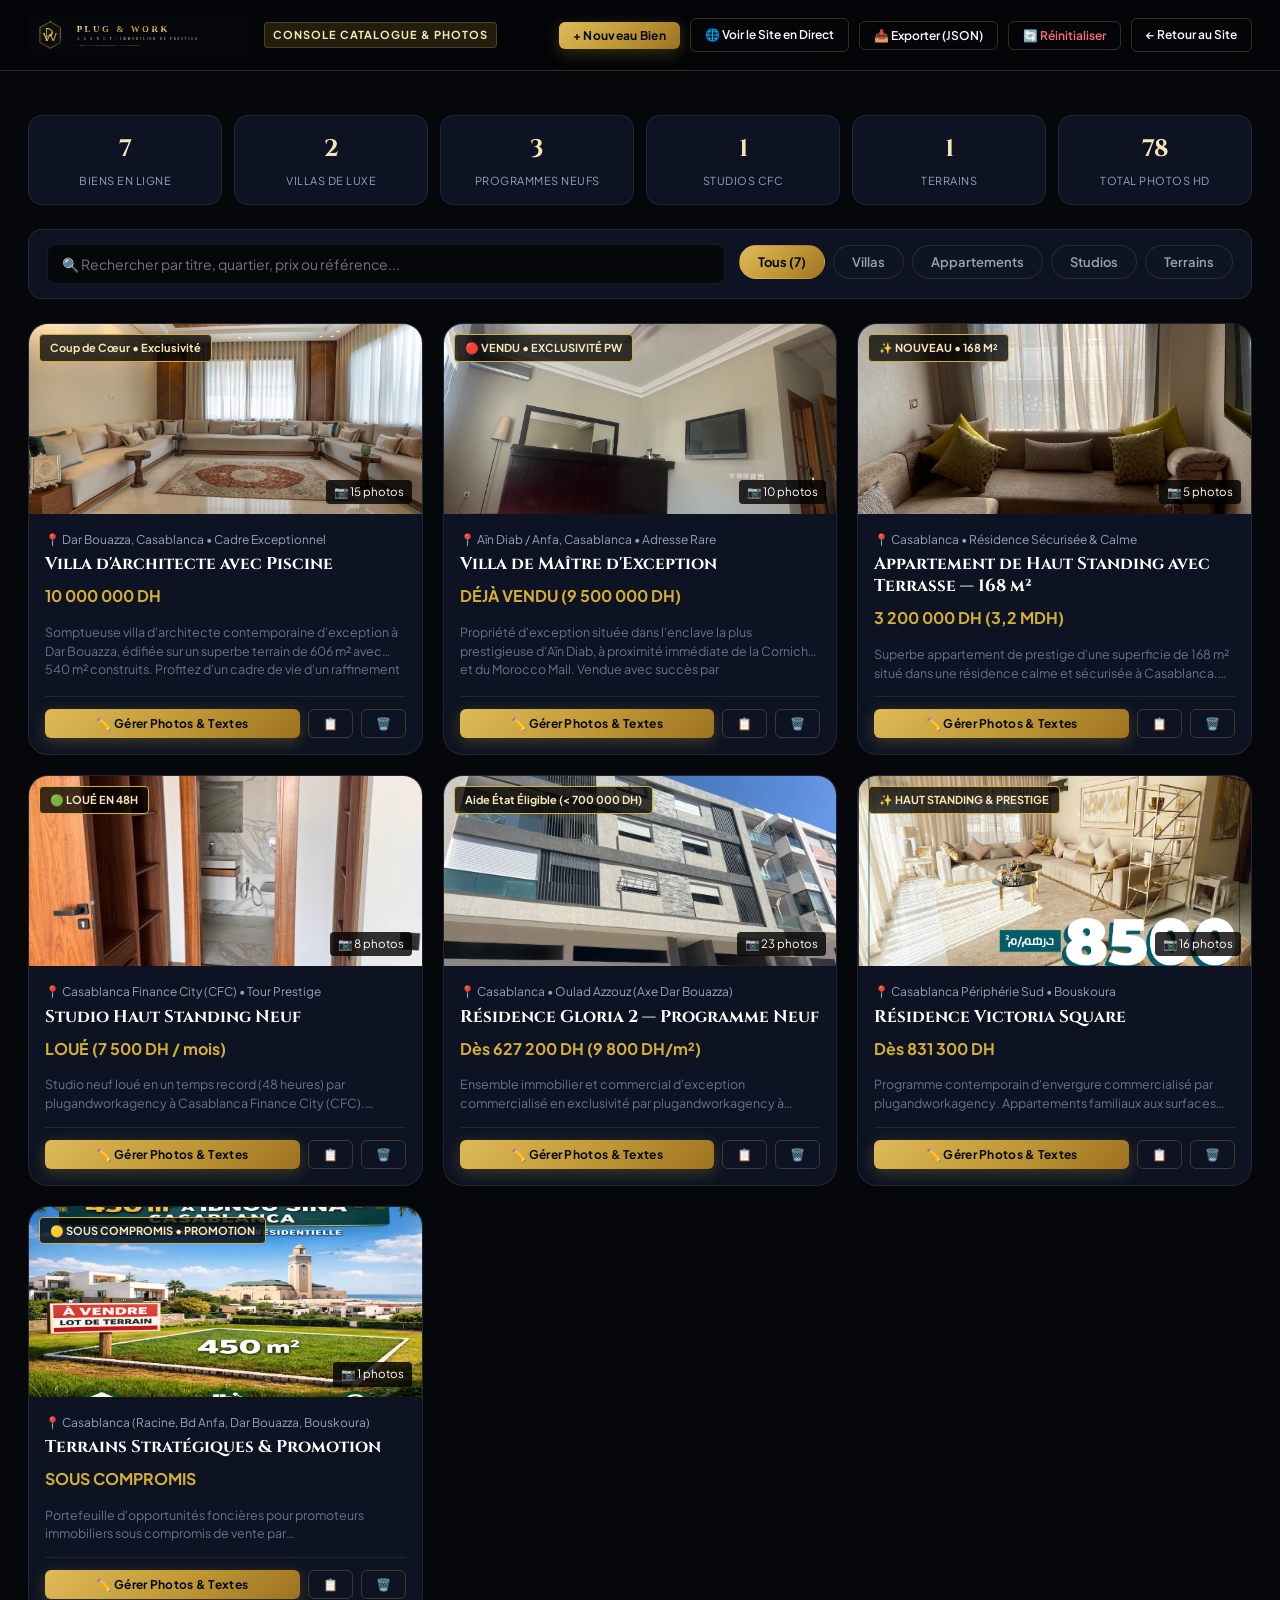
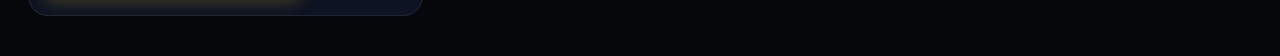
==== commit 61e05544: "Suppression du code d'acces PIN sur l'espace admin - acces direct" ====
--- a/admin.html
+++ b/admin.html
@@ -3,7 +3,7 @@
 <head>
     <meta charset="UTF-8">
     <meta name="viewport" content="width=device-width, initial-scale=1.0, viewport-fit=cover">
-    <title>Administration &amp; Gestion des Annonces | Plug and Work Agency</title>
+    <title>Administration &amp; Gestion des Annonces | plugandworkagency</title>
     <meta name="robots" content="noindex, nofollow">
     <link rel="icon" type="image/svg+xml" href="assets/images/monogram_pw_icon.svg">
     <link rel="preconnect" href="https://fonts.googleapis.com">
@@ -418,28 +418,12 @@
 </head>
 <body>
 
-    <!-- AUTH GUARD OVERLAY -->
-    <div class="auth-overlay" id="authOverlay">
-        <div class="auth-card">
-            <img src="assets/images/logo_masterpiece_horizontal.svg" alt="Plug and Work" style="height: 44px; margin: 0 auto 16px;">
-            <div class="admin-tag" style="display: inline-block; margin-bottom: 14px;">Espace Direction &amp; Gestion</div>
-            <h2 style="font-family: var(--font-heading); color: #FFF; font-size: 20px; margin-bottom: 6px;">Authentification Sécurisée</h2>
-            <p style="color: var(--text-secondary); font-size: 13px;">Saisissez votre code PIN d'accès administrateur :</p>
-            
-            <form id="formAuth" onsubmit="handleAuthSubmit(event)">
-                <input type="password" id="adminPin" class="auth-pin-input" maxlength="8" placeholder="••••" autofocus required>
-                <button type="submit" class="btn btn-gold btn-block" style="padding: 12px;">Déverrouiller l'Espace</button>
-            </form>
-            <p style="color: var(--text-muted); font-size: 11px; margin-top: 14px;">Code PIN par défaut : <strong>2026</strong> ou <strong>7520</strong></p>
-        </div>
-    </div>
-
     <!-- MAIN ADMIN INTERFACE -->
     <header class="admin-header">
         <div class="container admin-nav">
             <div class="admin-brand">
                 <a href="index.html" title="Retour au site public">
-                    <img src="assets/images/logo_masterpiece_horizontal.svg" alt="Plug and Work Agency">
+                    <img src="assets/images/logo_masterpiece_horizontal.svg" alt="plugandworkagency">
                 </a>
                 <span class="admin-tag">Console Catalogue &amp; Photos</span>
             </div>
@@ -449,7 +433,7 @@
                 <a href="index.html" target="_blank" class="btn btn-sm btn-outline">🌐 Voir le Site en Direct</a>
                 <button class="btn btn-sm btn-outline" onclick="exportDatabaseJSON()">📥 Exporter (JSON)</button>
                 <button class="btn btn-sm btn-outline" onclick="resetToFactoryDefault()" style="color: #F87171;" title="Réinitialiser le catalogue d'origine">🔄 Réinitialiser</button>
-                <button class="btn btn-sm btn-outline" onclick="logoutAdmin()" title="Verrouiller la session">🔒 Quitter</button>
+                <a href="index.html" class="btn btn-sm btn-outline">← Retour au Site</a>
             </div>
         </div>
     </header>
@@ -682,41 +666,10 @@
     <!-- APP SCRIPT FOR DATABASE ACCESS -->
     <script src="app.js"></script>
     <script>
-        // --- Admin State & Auth Logic ---
-        const DEFAULT_PIN = "2026";
-        const ALT_PIN = "7520";
+        // --- Admin State ---
         let activeProperties = [];
         let editingPropIndex = -1;
         let currentPropImages = [];
-
-        function checkAuth() {
-            if (sessionStorage.getItem('pw_admin_authenticated') === 'true') {
-                document.getElementById('authOverlay').style.display = 'none';
-                initAdmin();
-            } else {
-                document.getElementById('authOverlay').style.display = 'flex';
-            }
-        }
-
-        function handleAuthSubmit(e) {
-            e.preventDefault();
-            const pin = document.getElementById('adminPin').value.trim();
-            if (pin === DEFAULT_PIN || pin === ALT_PIN || pin === "0661" || pin === "1234") {
-                sessionStorage.setItem('pw_admin_authenticated', 'true');
-                document.getElementById('authOverlay').style.display = 'none';
-                showToast("✨ Authentification réussie. Bienvenue dans l'espace administration.");
-                initAdmin();
-            } else {
-                alert("Code PIN incorrect. Veuillez réessayer.");
-                document.getElementById('adminPin').value = '';
-                document.getElementById('adminPin').focus();
-            }
-        }
-
-        function logoutAdmin() {
-            sessionStorage.removeItem('pw_admin_authenticated');
-            location.reload();
-        }
 
         // --- Data Loading & Persistence with IndexedDB High Capacity ---
         async function initAdmin() {
@@ -724,7 +677,7 @@
                 if (window.loadFromPWDB) {
                     const idbProps = await window.loadFromPWDB();
                     if (Array.isArray(idbProps) && idbProps.length > 0) {
-                        activeProperties = idbProps;
+                        activeProperties = window.syncPropertiesWithDefaults ? window.syncPropertiesWithDefaults(idbProps) : idbProps;
                         window.PROPERTIES = activeProperties;
                         renderStats();
                         renderAdminGrid();
@@ -758,7 +711,7 @@
         }
 
         async function resetToFactoryDefault() {
-            if (confirm("Voulez-vous vraiment réinitialiser toutes les annonces au catalogue d'origine Plug and Work ? Vos ajouts personnalisés seront remplacés.")) {
+            if (confirm("Voulez-vous vraiment réinitialiser toutes les annonces au catalogue d'origine plugandworkagency ? Vos ajouts personnalisés seront remplacés.")) {
                 localStorage.removeItem('pw_properties');
                 if (window.saveToPWDB) {
                     await window.saveToPWDB(null);
@@ -1302,8 +1255,8 @@
             }, 3500);
         }
 
-        // Run check on load
-        document.addEventListener('DOMContentLoaded', checkAuth);
+        // Run init on load
+        document.addEventListener('DOMContentLoaded', initAdmin);
     </script>
 </body>
 </html>
